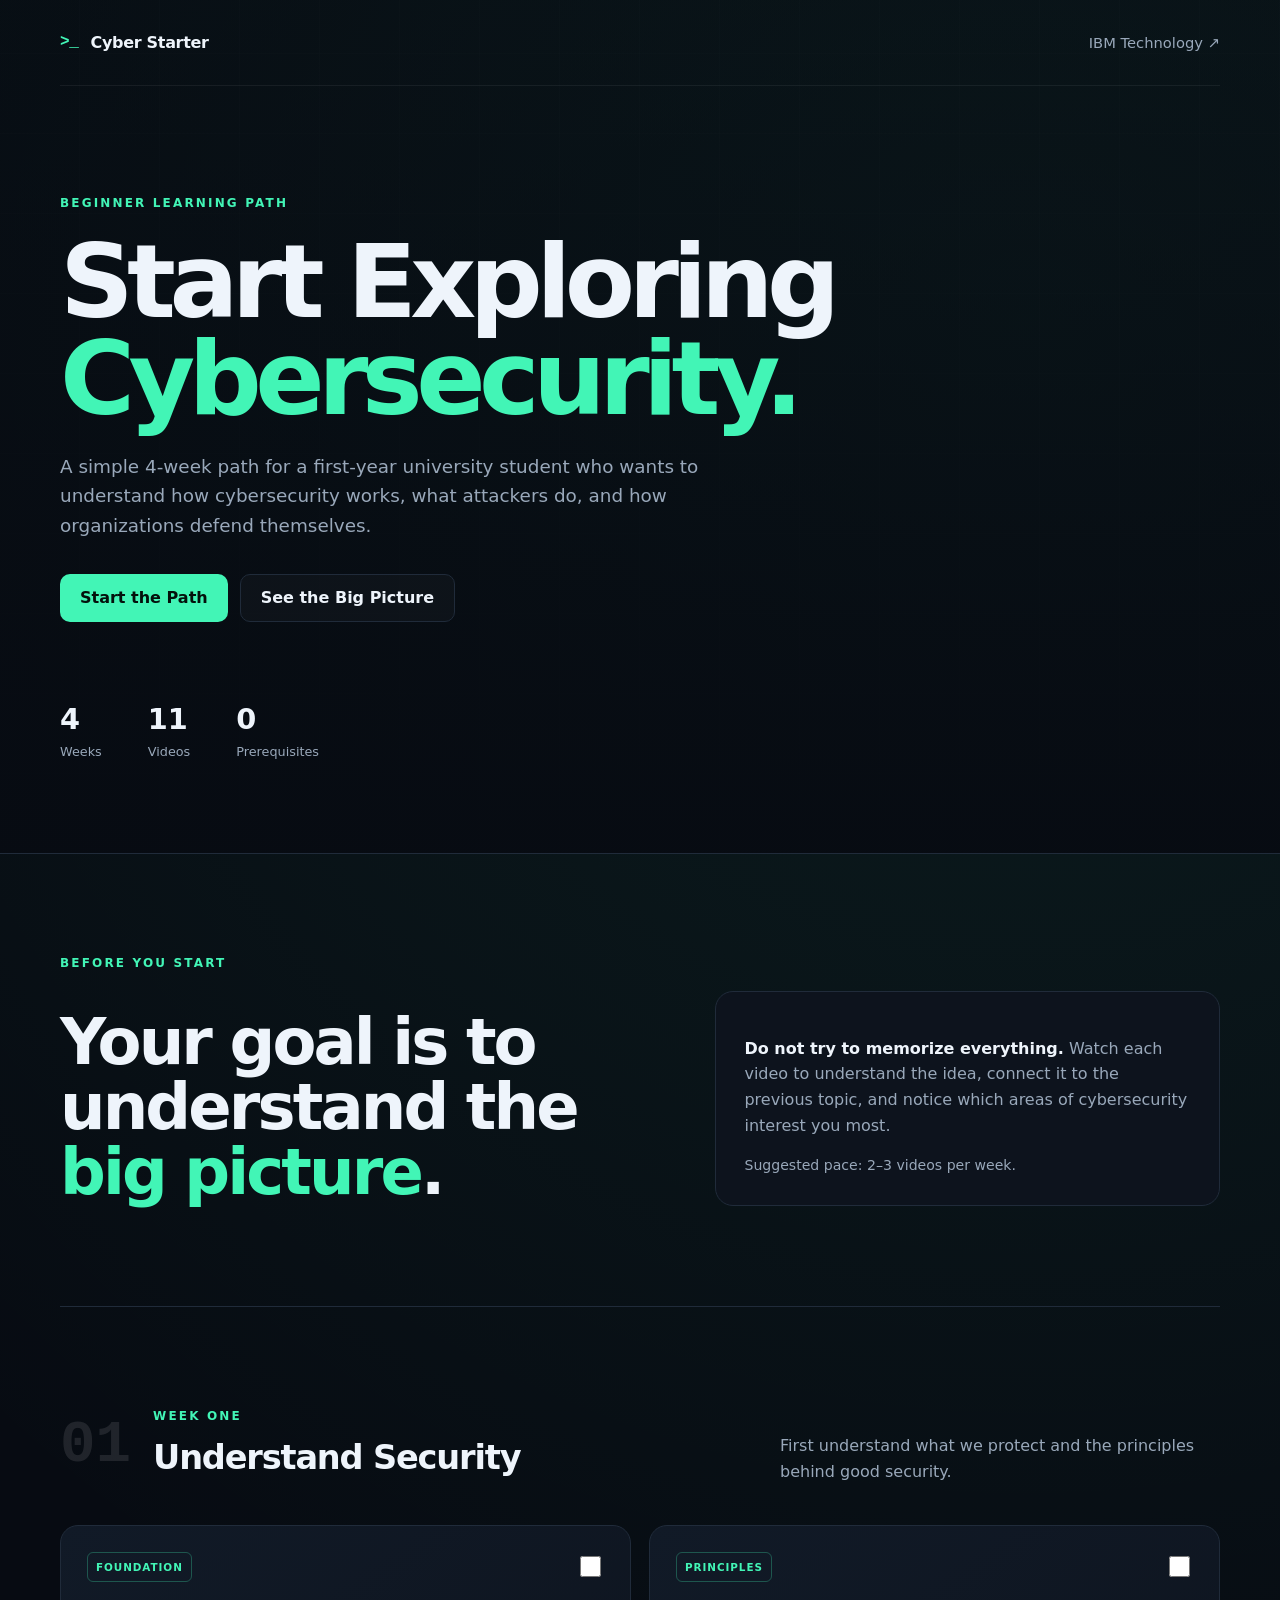
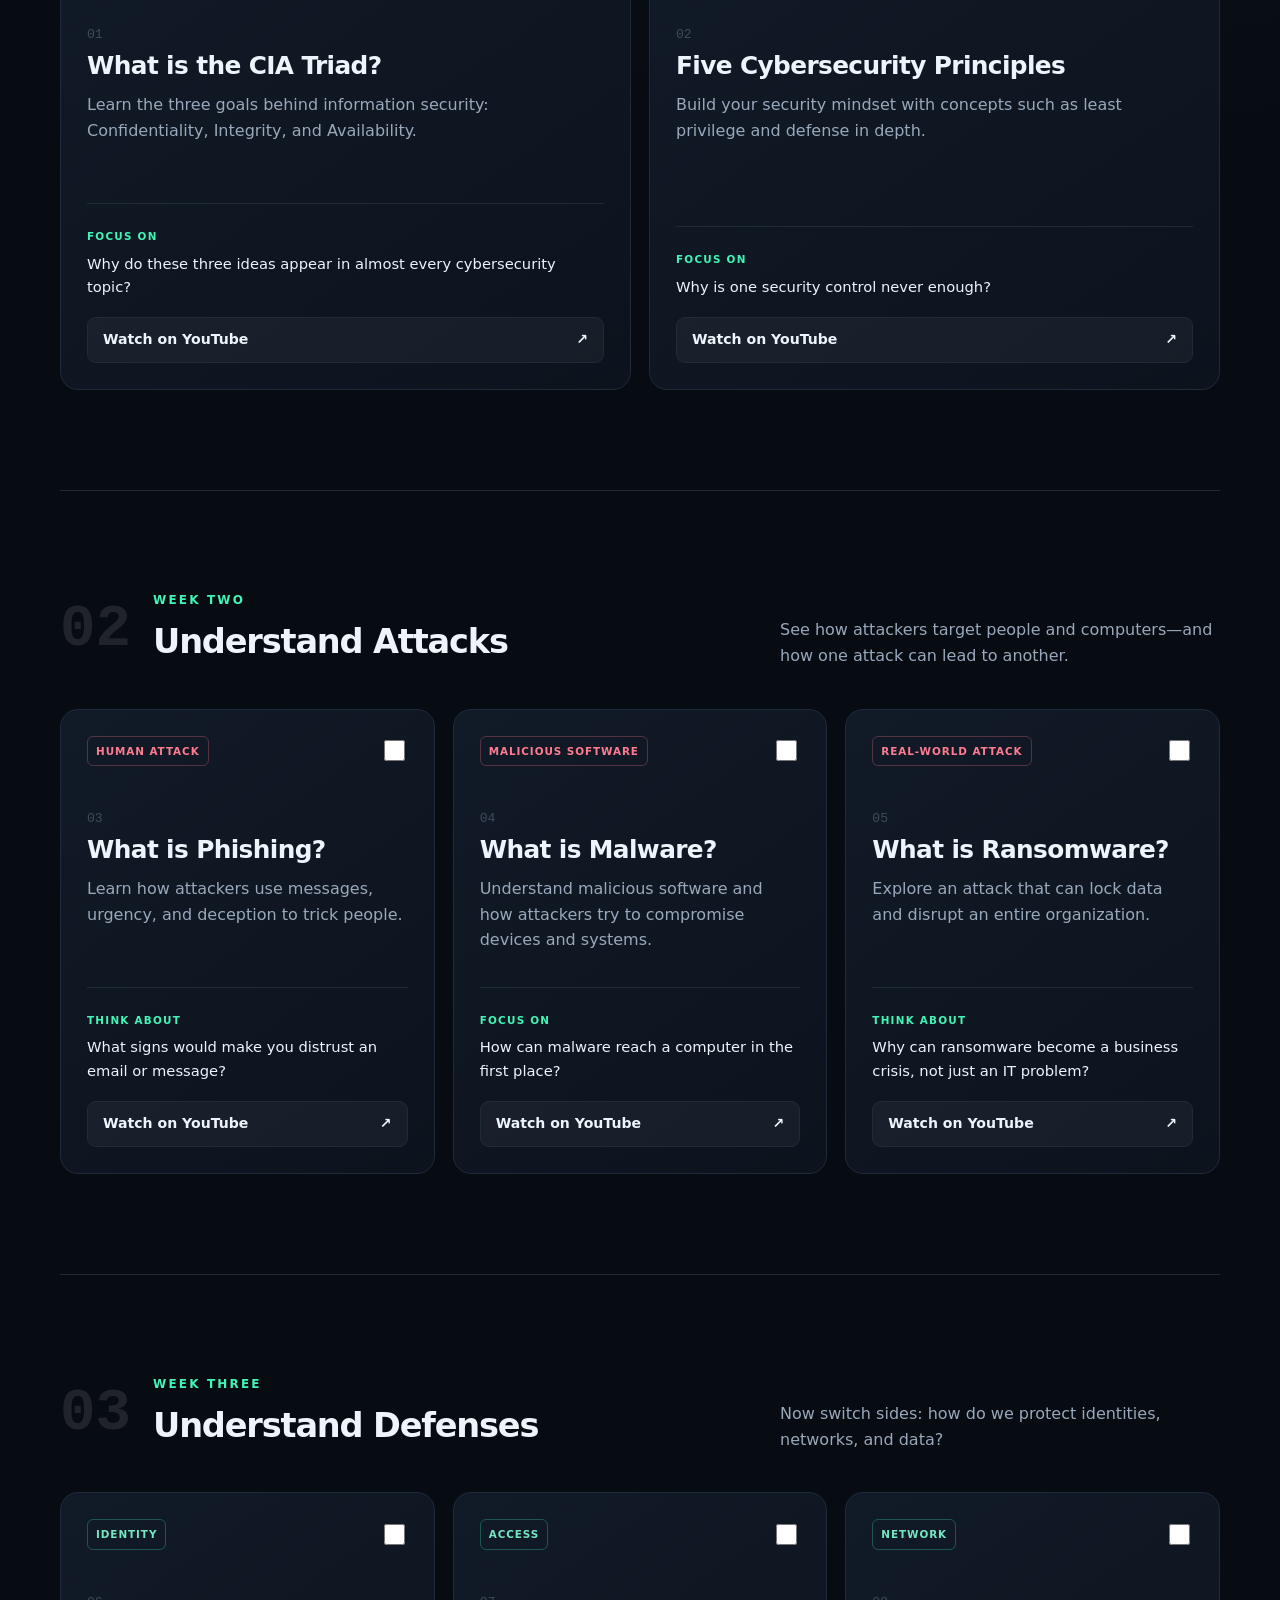
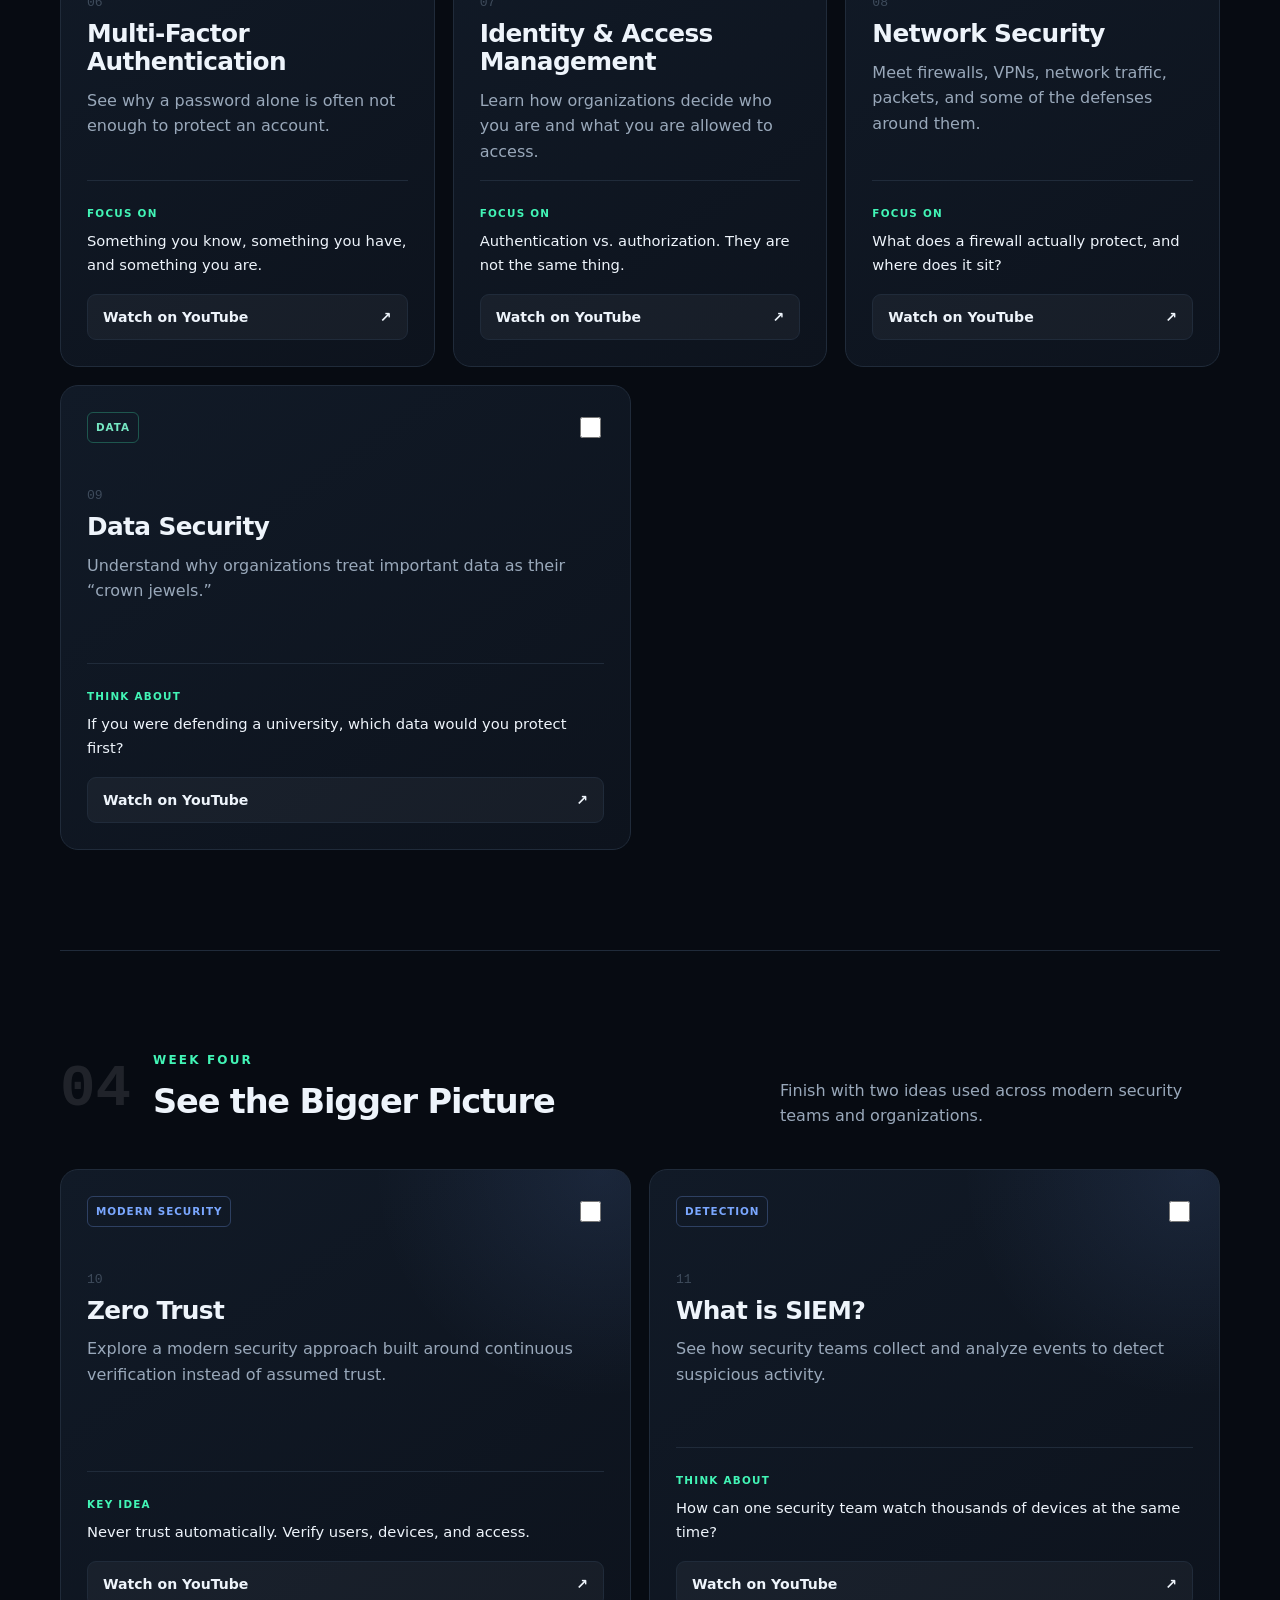
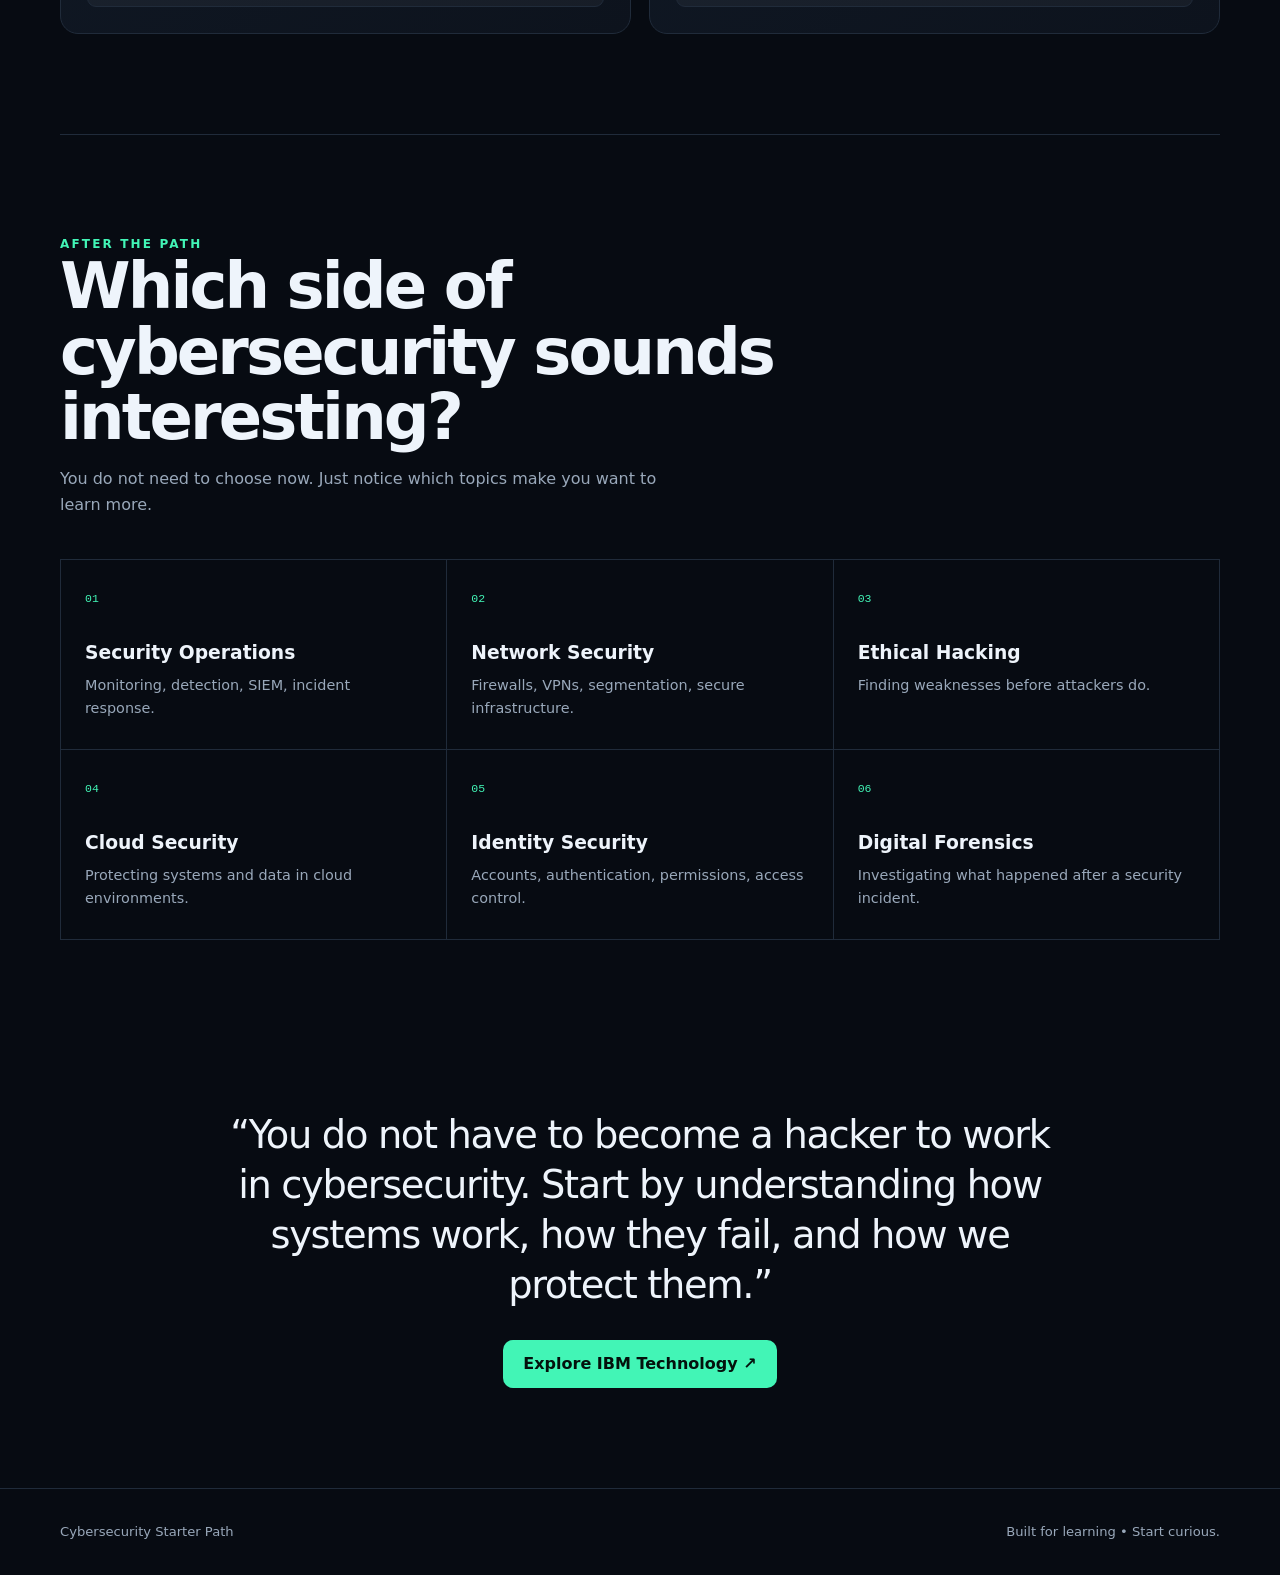
==== index.html @ 30b2bf47 "Add files via upload" ====
<!DOCTYPE html>
<html lang="en">
<head>
  <meta charset="UTF-8" />
  <meta name="viewport" content="width=device-width, initial-scale=1.0" />
  <meta name="description" content="A beginner-friendly cybersecurity learning path using selected IBM Technology videos." />
  <title>Cybersecurity Starter Path</title>
  <link rel="stylesheet" href="styles.css" />
</head>
<body>
  <header class="hero">
    <nav class="nav container">
      <a class="brand" href="#top" aria-label="Cybersecurity Starter Path home">
        <span class="brand-mark">&gt;_</span>
        <span>Cyber Starter</span>
      </a>
      <a class="nav-link" href="https://www.youtube.com/@IBMTechnology" target="_blank" rel="noopener">IBM Technology ↗</a>
    </nav>

    <div class="container hero-content" id="top">
      <div class="eyebrow">BEGINNER LEARNING PATH</div>
      <h1>Start Exploring<br /><span>Cybersecurity.</span></h1>
      <p class="hero-copy">
        A simple 4-week path for a first-year university student who wants to understand
        how cybersecurity works, what attackers do, and how organizations defend themselves.
      </p>

      <div class="hero-actions">
        <a class="button primary" href="#week-1">Start the Path</a>
        <a class="button secondary" href="#big-picture">See the Big Picture</a>
      </div>

      <div class="stats" aria-label="Learning path summary">
        <div><strong>4</strong><span>Weeks</span></div>
        <div><strong>11</strong><span>Videos</span></div>
        <div><strong>0</strong><span>Prerequisites</span></div>
      </div>
    </div>
  </header>

  <main>
    <section class="container intro" id="big-picture">
      <div class="section-label">BEFORE YOU START</div>
      <div class="intro-grid">
        <div>
          <h2>Your goal is to understand the <span>big picture</span>.</h2>
        </div>
        <div class="note-card">
          <p>
            <strong>Do not try to memorize everything.</strong> Watch each video to understand the idea,
            connect it to the previous topic, and notice which areas of cybersecurity interest you most.
          </p>
          <p class="small">Suggested pace: 2–3 videos per week.</p>
        </div>
      </div>
    </section>

    <section class="container week" id="week-1">
      <div class="week-heading">
        <div>
          <span class="week-number">01</span>
          <div>
            <div class="section-label">WEEK ONE</div>
            <h2>Understand Security</h2>
          </div>
        </div>
        <p>First understand what we protect and the principles behind good security.</p>
      </div>

      <div class="cards">
        <article class="video-card">
          <div class="card-top">
            <span class="tag">FOUNDATION</span>
            <input type="checkbox" aria-label="Mark CIA Triad complete" />
          </div>
          <div class="video-number">01</div>
          <h3>What is the CIA Triad?</h3>
          <p class="description">Learn the three goals behind information security: Confidentiality, Integrity, and Availability.</p>
          <div class="focus">
            <span>FOCUS ON</span>
            <p>Why do these three ideas appear in almost every cybersecurity topic?</p>
          </div>
          <a class="watch" href="https://www.youtube.com/watch?v=kPPFNrlN3zo" target="_blank" rel="noopener">Watch on YouTube <span>↗</span></a>
        </article>

        <article class="video-card">
          <div class="card-top">
            <span class="tag">PRINCIPLES</span>
            <input type="checkbox" aria-label="Mark security principles complete" />
          </div>
          <div class="video-number">02</div>
          <h3>Five Cybersecurity Principles</h3>
          <p class="description">Build your security mindset with concepts such as least privilege and defense in depth.</p>
          <div class="focus">
            <span>FOCUS ON</span>
            <p>Why is one security control never enough?</p>
          </div>
          <a class="watch" href="https://www.youtube.com/watch?v=jq_LZ1RFPfU" target="_blank" rel="noopener">Watch on YouTube <span>↗</span></a>
        </article>
      </div>
    </section>

    <section class="container week" id="week-2">
      <div class="week-heading">
        <div>
          <span class="week-number">02</span>
          <div>
            <div class="section-label">WEEK TWO</div>
            <h2>Understand Attacks</h2>
          </div>
        </div>
        <p>See how attackers target people and computers—and how one attack can lead to another.</p>
      </div>

      <div class="cards three">
        <article class="video-card">
          <div class="card-top">
            <span class="tag danger">HUMAN ATTACK</span>
            <input type="checkbox" aria-label="Mark phishing complete" />
          </div>
          <div class="video-number">03</div>
          <h3>What is Phishing?</h3>
          <p class="description">Learn how attackers use messages, urgency, and deception to trick people.</p>
          <div class="focus">
            <span>THINK ABOUT</span>
            <p>What signs would make you distrust an email or message?</p>
          </div>
          <a class="watch" href="https://www.youtube.com/watch?v=gWGhUdHItto" target="_blank" rel="noopener">Watch on YouTube <span>↗</span></a>
        </article>

        <article class="video-card">
          <div class="card-top">
            <span class="tag danger">MALICIOUS SOFTWARE</span>
            <input type="checkbox" aria-label="Mark malware complete" />
          </div>
          <div class="video-number">04</div>
          <h3>What is Malware?</h3>
          <p class="description">Understand malicious software and how attackers try to compromise devices and systems.</p>
          <div class="focus">
            <span>FOCUS ON</span>
            <p>How can malware reach a computer in the first place?</p>
          </div>
          <a class="watch" href="https://www.youtube.com/watch?v=mqzP7gJDM2s" target="_blank" rel="noopener">Watch on YouTube <span>↗</span></a>
        </article>

        <article class="video-card">
          <div class="card-top">
            <span class="tag danger">REAL-WORLD ATTACK</span>
            <input type="checkbox" aria-label="Mark ransomware complete" />
          </div>
          <div class="video-number">05</div>
          <h3>What is Ransomware?</h3>
          <p class="description">Explore an attack that can lock data and disrupt an entire organization.</p>
          <div class="focus">
            <span>THINK ABOUT</span>
            <p>Why can ransomware become a business crisis, not just an IT problem?</p>
          </div>
          <a class="watch" href="https://www.youtube.com/watch?v=lIsWpCMBxHQ" target="_blank" rel="noopener">Watch on YouTube <span>↗</span></a>
        </article>
      </div>
    </section>

    <section class="container week" id="week-3">
      <div class="week-heading">
        <div>
          <span class="week-number">03</span>
          <div>
            <div class="section-label">WEEK THREE</div>
            <h2>Understand Defenses</h2>
          </div>
        </div>
        <p>Now switch sides: how do we protect identities, networks, and data?</p>
      </div>

      <div class="cards three">
        <article class="video-card">
          <div class="card-top">
            <span class="tag success">IDENTITY</span>
            <input type="checkbox" aria-label="Mark MFA complete" />
          </div>
          <div class="video-number">06</div>
          <h3>Multi-Factor Authentication</h3>
          <p class="description">See why a password alone is often not enough to protect an account.</p>
          <div class="focus">
            <span>FOCUS ON</span>
            <p>Something you know, something you have, and something you are.</p>
          </div>
          <a class="watch" href="https://www.youtube.com/watch?v=L3alw3iXaio" target="_blank" rel="noopener">Watch on YouTube <span>↗</span></a>
        </article>

        <article class="video-card">
          <div class="card-top">
            <span class="tag success">ACCESS</span>
            <input type="checkbox" aria-label="Mark IAM complete" />
          </div>
          <div class="video-number">07</div>
          <h3>Identity &amp; Access Management</h3>
          <p class="description">Learn how organizations decide who you are and what you are allowed to access.</p>
          <div class="focus">
            <span>FOCUS ON</span>
            <p>Authentication vs. authorization. They are not the same thing.</p>
          </div>
          <a class="watch" href="https://www.youtube.com/watch?v=5uNifnVlBy4" target="_blank" rel="noopener">Watch on YouTube <span>↗</span></a>
        </article>

        <article class="video-card">
          <div class="card-top">
            <span class="tag success">NETWORK</span>
            <input type="checkbox" aria-label="Mark network security complete" />
          </div>
          <div class="video-number">08</div>
          <h3>Network Security</h3>
          <p class="description">Meet firewalls, VPNs, network traffic, packets, and some of the defenses around them.</p>
          <div class="focus">
            <span>FOCUS ON</span>
            <p>What does a firewall actually protect, and where does it sit?</p>
          </div>
          <a class="watch" href="https://www.youtube.com/watch?v=sesacY7Xz3c" target="_blank" rel="noopener">Watch on YouTube <span>↗</span></a>
        </article>
      </div>

      <div class="cards single-row">
        <article class="video-card">
          <div class="card-top">
            <span class="tag success">DATA</span>
            <input type="checkbox" aria-label="Mark data security complete" />
          </div>
          <div class="video-number">09</div>
          <h3>Data Security</h3>
          <p class="description">Understand why organizations treat important data as their “crown jewels.”</p>
          <div class="focus">
            <span>THINK ABOUT</span>
            <p>If you were defending a university, which data would you protect first?</p>
          </div>
          <a class="watch" href="https://www.youtube.com/watch?v=UpkqXK0B2E0" target="_blank" rel="noopener">Watch on YouTube <span>↗</span></a>
        </article>
      </div>
    </section>

    <section class="container week" id="week-4">
      <div class="week-heading">
        <div>
          <span class="week-number">04</span>
          <div>
            <div class="section-label">WEEK FOUR</div>
            <h2>See the Bigger Picture</h2>
          </div>
        </div>
        <p>Finish with two ideas used across modern security teams and organizations.</p>
      </div>

      <div class="cards">
        <article class="video-card featured">
          <div class="card-top">
            <span class="tag modern">MODERN SECURITY</span>
            <input type="checkbox" aria-label="Mark Zero Trust complete" />
          </div>
          <div class="video-number">10</div>
          <h3>Zero Trust</h3>
          <p class="description">Explore a modern security approach built around continuous verification instead of assumed trust.</p>
          <div class="focus">
            <span>KEY IDEA</span>
            <p>Never trust automatically. Verify users, devices, and access.</p>
          </div>
          <a class="watch" href="https://www.youtube.com/watch?v=yn6CPQ9RioA" target="_blank" rel="noopener">Watch on YouTube <span>↗</span></a>
        </article>

        <article class="video-card featured">
          <div class="card-top">
            <span class="tag modern">DETECTION</span>
            <input type="checkbox" aria-label="Mark SIEM complete" />
          </div>
          <div class="video-number">11</div>
          <h3>What is SIEM?</h3>
          <p class="description">See how security teams collect and analyze events to detect suspicious activity.</p>
          <div class="focus">
            <span>THINK ABOUT</span>
            <p>How can one security team watch thousands of devices at the same time?</p>
          </div>
          <a class="watch" href="https://www.youtube.com/watch?v=9RfsRn7m7OE" target="_blank" rel="noopener">Watch on YouTube <span>↗</span></a>
        </article>
      </div>
    </section>

    <section class="container explore">
      <div class="explore-copy">
        <div class="section-label">AFTER THE PATH</div>
        <h2>Which side of cybersecurity sounds interesting?</h2>
        <p>You do not need to choose now. Just notice which topics make you want to learn more.</p>
      </div>

      <div class="career-grid">
        <div class="career"><span>01</span><h3>Security Operations</h3><p>Monitoring, detection, SIEM, incident response.</p></div>
        <div class="career"><span>02</span><h3>Network Security</h3><p>Firewalls, VPNs, segmentation, secure infrastructure.</p></div>
        <div class="career"><span>03</span><h3>Ethical Hacking</h3><p>Finding weaknesses before attackers do.</p></div>
        <div class="career"><span>04</span><h3>Cloud Security</h3><p>Protecting systems and data in cloud environments.</p></div>
        <div class="career"><span>05</span><h3>Identity Security</h3><p>Accounts, authentication, permissions, access control.</p></div>
        <div class="career"><span>06</span><h3>Digital Forensics</h3><p>Investigating what happened after a security incident.</p></div>
      </div>
    </section>

    <section class="container final-note">
      <p class="quote">“You do not have to become a hacker to work in cybersecurity. Start by understanding how systems work, how they fail, and how we protect them.”</p>
      <a class="button primary" href="https://www.youtube.com/@IBMTechnology" target="_blank" rel="noopener">Explore IBM Technology ↗</a>
    </section>
  </main>

  <footer>
    <div class="container footer-content">
      <span>Cybersecurity Starter Path</span>
      <span>Built for learning • Start curious.</span>
    </div>
  </footer>
</body>
</html>
---- styles.css ----
/* Cybersecurity Starter Path
   Simple, responsive, GitHub Pages-ready.
*/

:root {
  --bg: #070b12;
  --surface: #0d131d;
  --surface-2: #111a27;
  --border: #202b3a;
  --text: #eef4fb;
  --muted: #99a8ba;
  --accent: #42f5b6;
  --accent-2: #7aa7ff;
  --danger: #ff7b91;
  --max: 1160px;
  --radius: 18px;
}

* {
  box-sizing: border-box;
}

html {
  scroll-behavior: smooth;
}

body {
  margin: 0;
  background:
    radial-gradient(circle at 80% 5%, rgba(66, 245, 182, 0.08), transparent 25%),
    var(--bg);
  color: var(--text);
  font-family: Inter, ui-sans-serif, system-ui, -apple-system, BlinkMacSystemFont, "Segoe UI", sans-serif;
  line-height: 1.6;
}

a {
  color: inherit;
  text-decoration: none;
}

.container {
  width: min(var(--max), calc(100% - 40px));
  margin: 0 auto;
}

.hero {
  min-height: 760px;
  border-bottom: 1px solid var(--border);
  background:
    linear-gradient(rgba(7, 11, 18, 0.4), rgba(7, 11, 18, 0.96)),
    repeating-linear-gradient(90deg, transparent 0, transparent 79px, rgba(255,255,255,0.025) 80px),
    repeating-linear-gradient(0deg, transparent 0, transparent 79px, rgba(255,255,255,0.025) 80px);
}

.nav {
  min-height: 86px;
  display: flex;
  align-items: center;
  justify-content: space-between;
  border-bottom: 1px solid rgba(255,255,255,0.06);
}

.brand {
  display: inline-flex;
  gap: 12px;
  align-items: center;
  font-weight: 750;
  letter-spacing: -0.02em;
}

.brand-mark {
  color: var(--accent);
  font-family: ui-monospace, SFMono-Regular, Menlo, monospace;
}

.nav-link {
  color: var(--muted);
  font-size: 0.92rem;
}

.nav-link:hover {
  color: var(--text);
}

.hero-content {
  padding: 108px 0 90px;
}

.eyebrow,
.section-label {
  color: var(--accent);
  font-size: 0.75rem;
  font-weight: 800;
  letter-spacing: 0.18em;
}

.hero h1 {
  margin: 20px 0 24px;
  max-width: 820px;
  font-size: clamp(3.3rem, 8vw, 6.8rem);
  line-height: 0.95;
  letter-spacing: -0.065em;
}

.hero h1 span {
  color: var(--accent);
}

.hero-copy {
  max-width: 690px;
  color: var(--muted);
  font-size: 1.15rem;
}

.hero-actions {
  display: flex;
  gap: 12px;
  flex-wrap: wrap;
  margin-top: 34px;
}

.button {
  display: inline-flex;
  align-items: center;
  justify-content: center;
  min-height: 48px;
  padding: 0 20px;
  border-radius: 10px;
  font-weight: 750;
  transition: transform 0.2s ease, background 0.2s ease, border 0.2s ease;
}

.button:hover {
  transform: translateY(-2px);
}

.primary {
  background: var(--accent);
  color: #04110c;
}

.secondary {
  border: 1px solid var(--border);
  background: rgba(255,255,255,0.025);
}

.stats {
  display: flex;
  gap: 46px;
  margin-top: 74px;
}

.stats div {
  display: flex;
  flex-direction: column;
}

.stats strong {
  font-size: 1.8rem;
}

.stats span {
  color: var(--muted);
  font-size: 0.8rem;
}

.intro,
.week,
.explore,
.final-note {
  padding: 100px 0;
}

.intro {
  border-bottom: 1px solid var(--border);
}

.intro-grid {
  display: grid;
  grid-template-columns: 1.2fr 1fr;
  gap: 50px;
  align-items: end;
  margin-top: 18px;
}

.intro h2,
.explore h2 {
  margin: 0;
  font-size: clamp(2.3rem, 5vw, 4.2rem);
  line-height: 1.02;
  letter-spacing: -0.045em;
}

.intro h2 span {
  color: var(--accent);
}

.note-card {
  padding: 28px;
  background: var(--surface);
  border: 1px solid var(--border);
  border-radius: var(--radius);
  color: var(--muted);
}

.note-card strong {
  color: var(--text);
}

.small {
  margin-bottom: 0;
  font-size: 0.88rem;
}

.week {
  border-bottom: 1px solid var(--border);
}

.week-heading {
  display: flex;
  gap: 40px;
  justify-content: space-between;
  align-items: end;
  margin-bottom: 40px;
}

.week-heading > div {
  display: flex;
  align-items: center;
  gap: 22px;
}

.week-heading p {
  max-width: 440px;
  margin: 0;
  color: var(--muted);
}

.week-number {
  font-family: ui-monospace, SFMono-Regular, Menlo, monospace;
  font-size: 3.7rem;
  font-weight: 800;
  color: rgba(255,255,255,0.1);
  line-height: 1;
}

.week h2 {
  margin: 5px 0 0;
  font-size: 2.1rem;
  letter-spacing: -0.035em;
}

.cards {
  display: grid;
  grid-template-columns: repeat(2, 1fr);
  gap: 18px;
}

.cards.three {
  grid-template-columns: repeat(3, 1fr);
}

.single-row {
  margin-top: 18px;
  grid-template-columns: minmax(280px, 1fr) minmax(280px, 1fr);
}

.single-row .video-card {
  grid-column: 1 / 2;
}

.video-card {
  position: relative;
  overflow: hidden;
  min-height: 465px;
  padding: 26px;
  display: flex;
  flex-direction: column;
  background: linear-gradient(145deg, var(--surface-2), var(--surface));
  border: 1px solid var(--border);
  border-radius: var(--radius);
  transition: transform 0.22s ease, border-color 0.22s ease;
}

.video-card:hover {
  transform: translateY(-4px);
  border-color: #34475e;
}

.video-card.featured {
  background:
    radial-gradient(circle at 95% 0%, rgba(122, 167, 255, 0.11), transparent 32%),
    linear-gradient(145deg, var(--surface-2), var(--surface));
}

.card-top {
  display: flex;
  justify-content: space-between;
  align-items: center;
}

.tag {
  display: inline-block;
  padding: 6px 8px;
  border: 1px solid rgba(66,245,182,0.28);
  border-radius: 6px;
  color: var(--accent);
  font-size: 0.65rem;
  font-weight: 850;
  letter-spacing: 0.09em;
}

.tag.danger {
  color: var(--danger);
  border-color: rgba(255,123,145,0.28);
}

.tag.success {
  color: #75e6c2;
}

.tag.modern {
  color: var(--accent-2);
  border-color: rgba(122,167,255,0.28);
}

input[type="checkbox"] {
  width: 21px;
  height: 21px;
  accent-color: var(--accent);
  cursor: pointer;
}

.video-number {
  margin-top: 42px;
  color: #3e4b5b;
  font-family: ui-monospace, SFMono-Regular, Menlo, monospace;
  font-size: 0.82rem;
}

.video-card h3 {
  margin: 7px 0 12px;
  font-size: 1.55rem;
  line-height: 1.12;
  letter-spacing: -0.025em;
}

.description {
  color: var(--muted);
  margin-top: 0;
}

.focus {
  margin-top: auto;
  padding: 18px 0;
  border-top: 1px solid var(--border);
}

.focus span {
  color: var(--accent);
  font-size: 0.65rem;
  font-weight: 850;
  letter-spacing: 0.12em;
}

.focus p {
  margin: 4px 0 0;
  font-size: 0.92rem;
}

.watch {
  display: flex;
  justify-content: space-between;
  align-items: center;
  min-height: 46px;
  padding: 0 15px;
  border-radius: 9px;
  background: rgba(255,255,255,0.045);
  border: 1px solid var(--border);
  font-size: 0.88rem;
  font-weight: 750;
}

.watch:hover {
  background: rgba(66,245,182,0.08);
  border-color: rgba(66,245,182,0.3);
}

.explore {
  padding-bottom: 70px;
}

.explore-copy {
  max-width: 800px;
  margin-bottom: 42px;
}

.explore-copy p {
  color: var(--muted);
  max-width: 640px;
}

.career-grid {
  display: grid;
  grid-template-columns: repeat(3, 1fr);
  border-top: 1px solid var(--border);
  border-left: 1px solid var(--border);
}

.career {
  min-height: 190px;
  padding: 24px;
  border-right: 1px solid var(--border);
  border-bottom: 1px solid var(--border);
}

.career span {
  color: var(--accent);
  font-family: ui-monospace, SFMono-Regular, Menlo, monospace;
  font-size: 0.72rem;
}

.career h3 {
  margin: 28px 0 6px;
}

.career p {
  margin: 0;
  color: var(--muted);
  font-size: 0.9rem;
}

.final-note {
  text-align: center;
}

.quote {
  max-width: 820px;
  margin: 0 auto 30px;
  font-size: clamp(1.5rem, 3vw, 2.4rem);
  line-height: 1.3;
  letter-spacing: -0.035em;
}

footer {
  border-top: 1px solid var(--border);
  color: var(--muted);
  font-size: 0.82rem;
}

.footer-content {
  min-height: 86px;
  display: flex;
  justify-content: space-between;
  align-items: center;
}

@media (max-width: 900px) {
  .intro-grid,
  .cards,
  .cards.three,
  .single-row,
  .career-grid {
    grid-template-columns: 1fr;
  }

  .single-row .video-card {
    grid-column: auto;
  }

  .week-heading {
    align-items: start;
    flex-direction: column;
  }

  .career-grid {
    border-left: 0;
  }

  .career {
    border-left: 1px solid var(--border);
  }
}

@media (max-width: 620px) {
  .container {
    width: min(var(--max), calc(100% - 26px));
  }

  .hero {
    min-height: auto;
  }

  .hero-content {
    padding: 78px 0 70px;
  }

  .stats {
    gap: 26px;
    margin-top: 50px;
  }

  .intro,
  .week,
  .explore,
  .final-note {
    padding: 72px 0;
  }

  .week-heading > div {
    align-items: flex-start;
  }

  .week-number {
    font-size: 2.8rem;
  }

  .video-card {
    min-height: 430px;
  }

  .footer-content {
    padding: 25px 0;
    align-items: flex-start;
    gap: 10px;
    flex-direction: column;
    justify-content: center;
  }
}
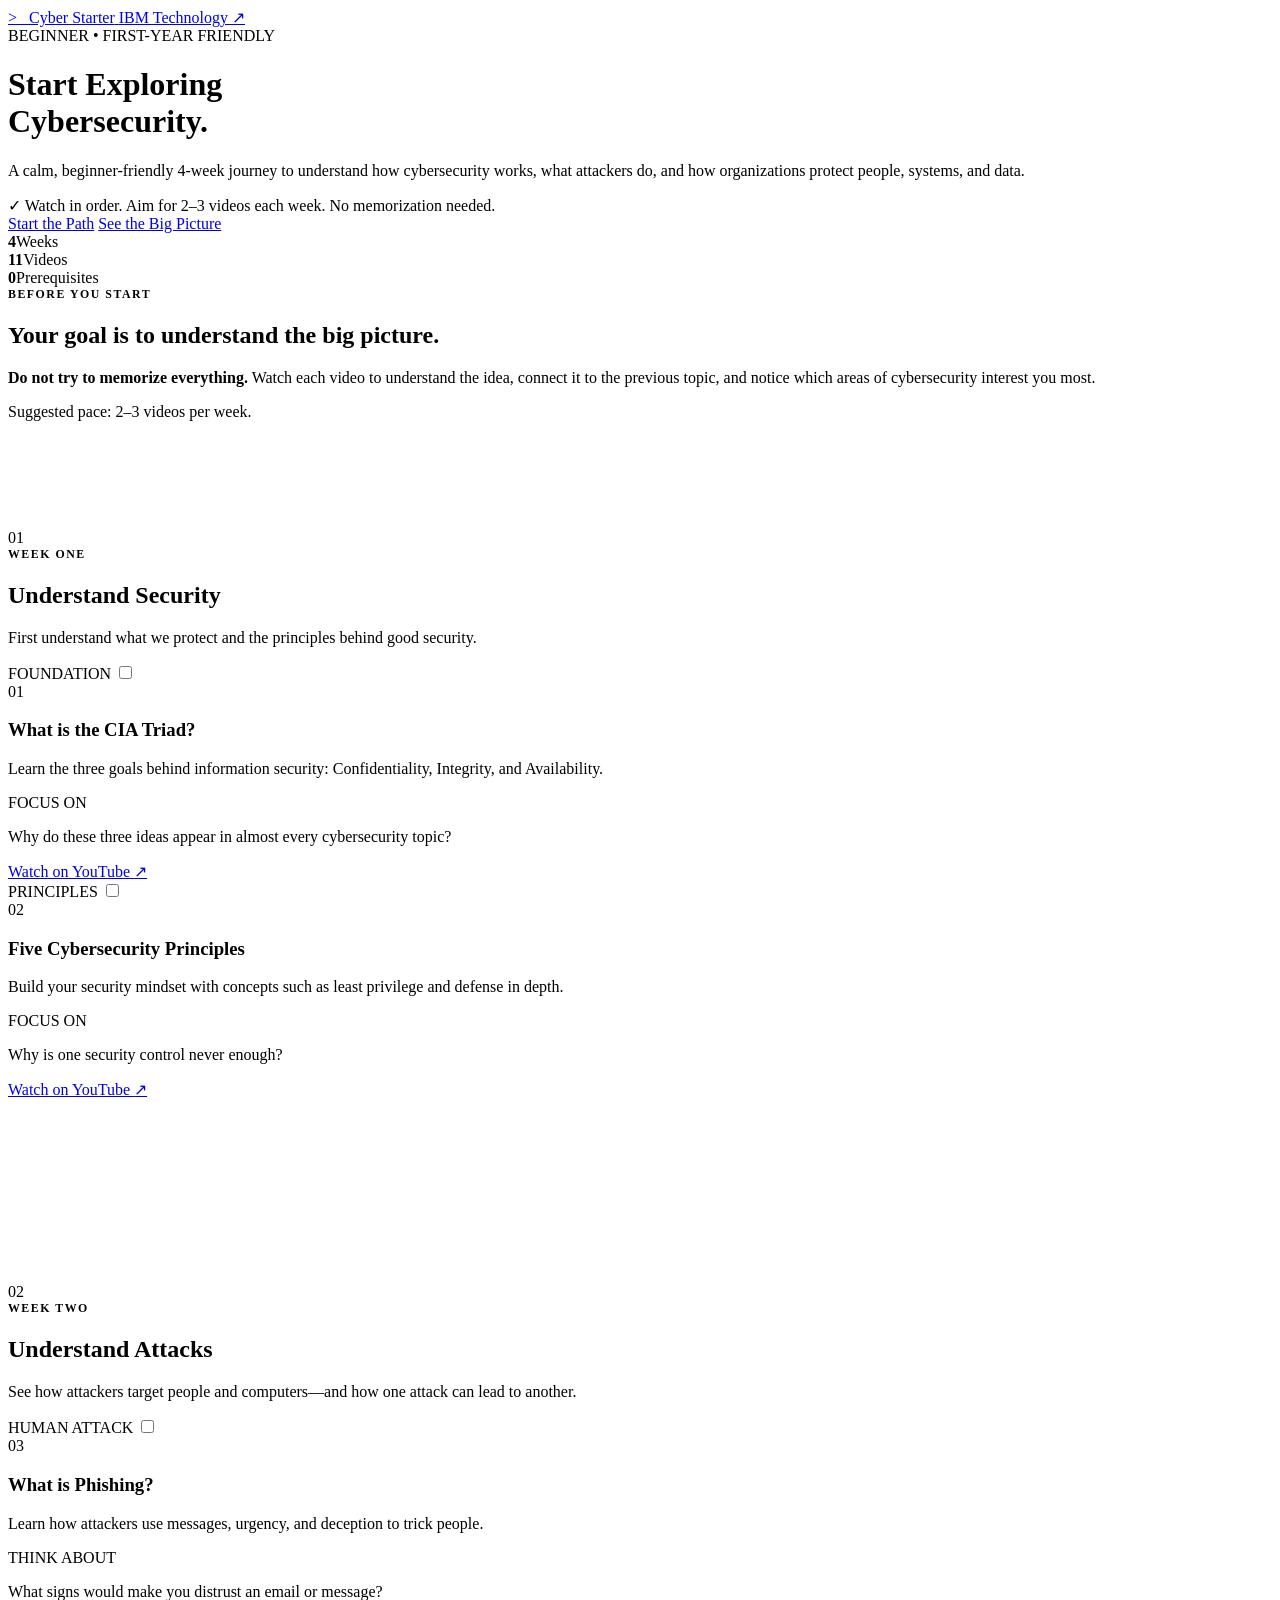
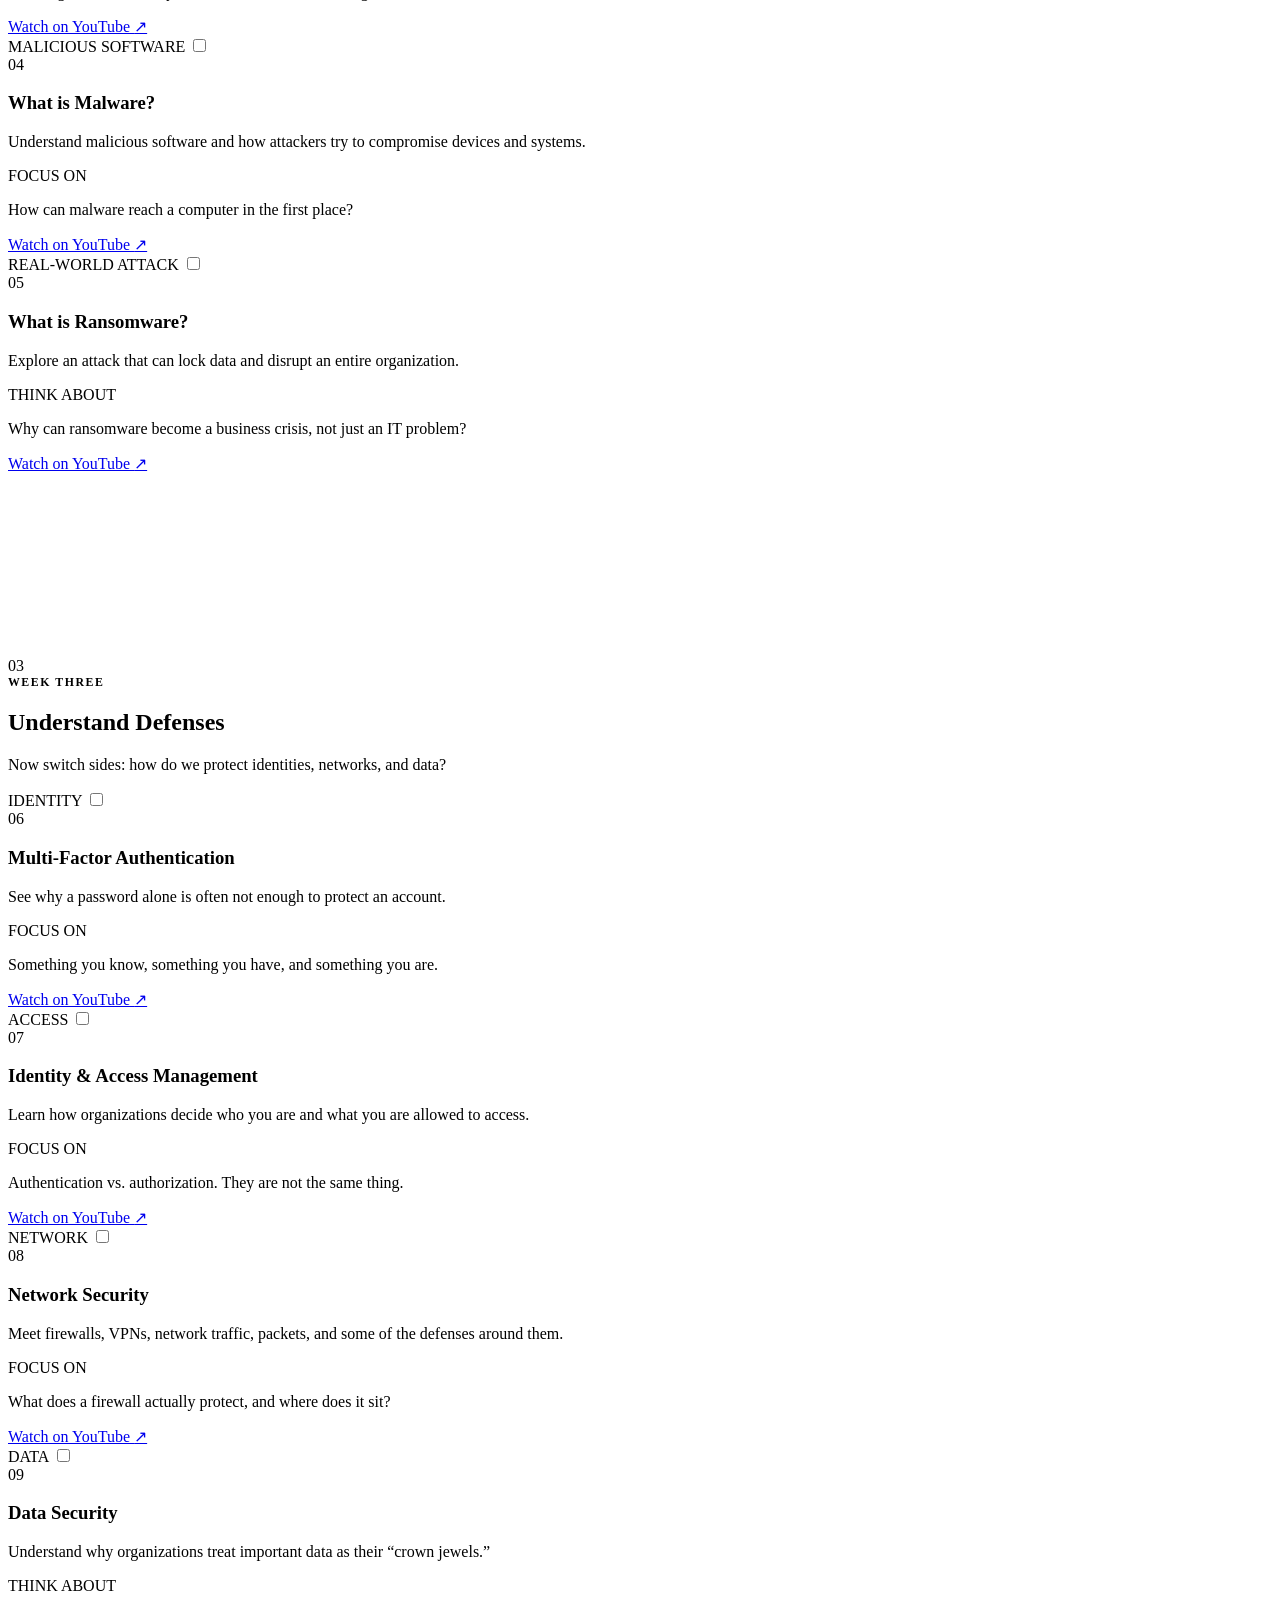
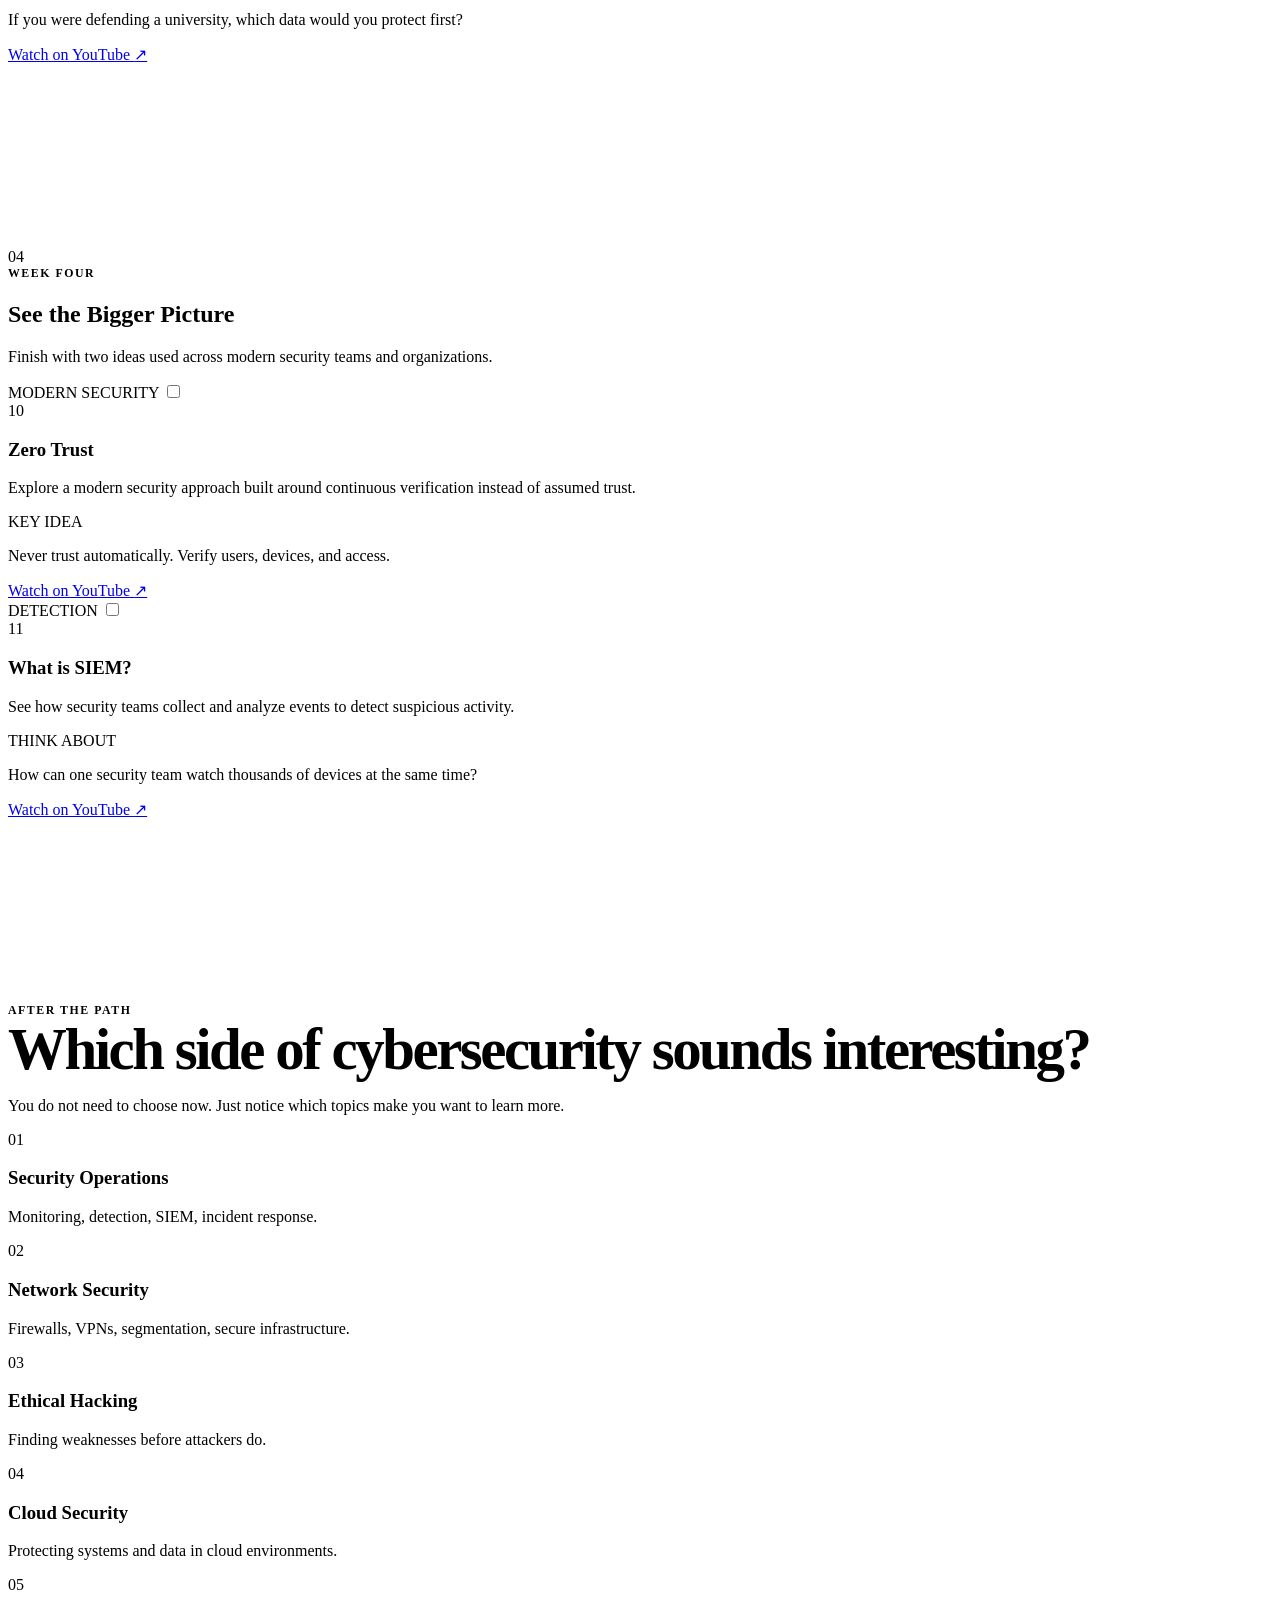
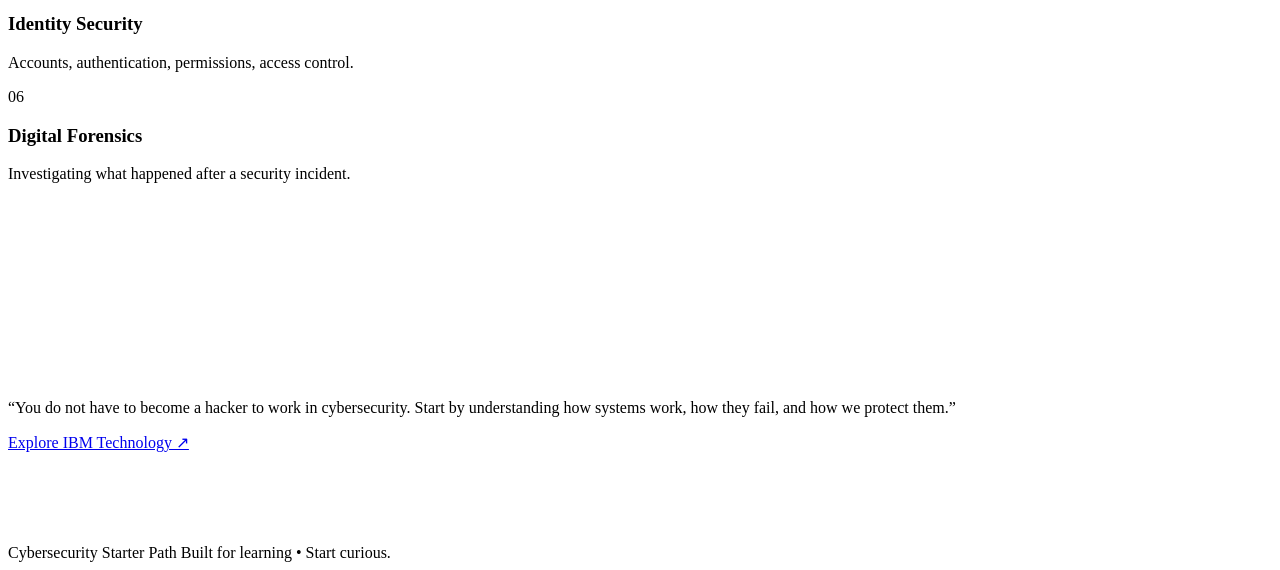
==== commit 708020ab: "Add files via upload" ====
--- a/index.html
+++ b/index.html
@@ -18,12 +18,16 @@
     </nav>
 
     <div class="container hero-content" id="top">
-      <div class="eyebrow">BEGINNER LEARNING PATH</div>
+      <div class="eyebrow">BEGINNER • FIRST-YEAR FRIENDLY</div>
       <h1>Start Exploring<br /><span>Cybersecurity.</span></h1>
       <p class="hero-copy">
-        A simple 4-week path for a first-year university student who wants to understand
-        how cybersecurity works, what attackers do, and how organizations defend themselves.
+        A calm, beginner-friendly 4-week journey to understand how cybersecurity works,
+        what attackers do, and how organizations protect people, systems, and data.
       </p>
+      <div class="quick-tip">
+        <span class="tip-icon">✓</span>
+        <span>Watch in order. Aim for 2–3 videos each week. No memorization needed.</span>
+      </div>
 
       <div class="hero-actions">
         <a class="button primary" href="#week-1">Start the Path</a>
--- a/styles.css
+++ b/styles.css
@@ -1,530 +1 @@
-/* Cybersecurity Starter Path
-   Simple, responsive, GitHub Pages-ready.
-*/
-
-:root {
-  --bg: #070b12;
-  --surface: #0d131d;
-  --surface-2: #111a27;
-  --border: #202b3a;
-  --text: #eef4fb;
-  --muted: #99a8ba;
-  --accent: #42f5b6;
-  --accent-2: #7aa7ff;
-  --danger: #ff7b91;
-  --max: 1160px;
-  --radius: 18px;
-}
-
-* {
-  box-sizing: border-box;
-}
-
-html {
-  scroll-behavior: smooth;
-}
-
-body {
-  margin: 0;
-  background:
-    radial-gradient(circle at 80% 5%, rgba(66, 245, 182, 0.08), transparent 25%),
-    var(--bg);
-  color: var(--text);
-  font-family: Inter, ui-sans-serif, system-ui, -apple-system, BlinkMacSystemFont, "Segoe UI", sans-serif;
-  line-height: 1.6;
-}
-
-a {
-  color: inherit;
-  text-decoration: none;
-}
-
-.container {
-  width: min(var(--max), calc(100% - 40px));
-  margin: 0 auto;
-}
-
-.hero {
-  min-height: 760px;
-  border-bottom: 1px solid var(--border);
-  background:
-    linear-gradient(rgba(7, 11, 18, 0.4), rgba(7, 11, 18, 0.96)),
-    repeating-linear-gradient(90deg, transparent 0, transparent 79px, rgba(255,255,255,0.025) 80px),
-    repeating-linear-gradient(0deg, transparent 0, transparent 79px, rgba(255,255,255,0.025) 80px);
-}
-
-.nav {
-  min-height: 86px;
-  display: flex;
-  align-items: center;
-  justify-content: space-between;
-  border-bottom: 1px solid rgba(255,255,255,0.06);
-}
-
-.brand {
-  display: inline-flex;
-  gap: 12px;
-  align-items: center;
-  font-weight: 750;
-  letter-spacing: -0.02em;
-}
-
-.brand-mark {
-  color: var(--accent);
-  font-family: ui-monospace, SFMono-Regular, Menlo, monospace;
-}
-
-.nav-link {
-  color: var(--muted);
-  font-size: 0.92rem;
-}
-
-.nav-link:hover {
-  color: var(--text);
-}
-
-.hero-content {
-  padding: 108px 0 90px;
-}
-
-.eyebrow,
-.section-label {
-  color: var(--accent);
-  font-size: 0.75rem;
-  font-weight: 800;
-  letter-spacing: 0.18em;
-}
-
-.hero h1 {
-  margin: 20px 0 24px;
-  max-width: 820px;
-  font-size: clamp(3.3rem, 8vw, 6.8rem);
-  line-height: 0.95;
-  letter-spacing: -0.065em;
-}
-
-.hero h1 span {
-  color: var(--accent);
-}
-
-.hero-copy {
-  max-width: 690px;
-  color: var(--muted);
-  font-size: 1.15rem;
-}
-
-.hero-actions {
-  display: flex;
-  gap: 12px;
-  flex-wrap: wrap;
-  margin-top: 34px;
-}
-
-.button {
-  display: inline-flex;
-  align-items: center;
-  justify-content: center;
-  min-height: 48px;
-  padding: 0 20px;
-  border-radius: 10px;
-  font-weight: 750;
-  transition: transform 0.2s ease, background 0.2s ease, border 0.2s ease;
-}
-
-.button:hover {
-  transform: translateY(-2px);
-}
-
-.primary {
-  background: var(--accent);
-  color: #04110c;
-}
-
-.secondary {
-  border: 1px solid var(--border);
-  background: rgba(255,255,255,0.025);
-}
-
-.stats {
-  display: flex;
-  gap: 46px;
-  margin-top: 74px;
-}
-
-.stats div {
-  display: flex;
-  flex-direction: column;
-}
-
-.stats strong {
-  font-size: 1.8rem;
-}
-
-.stats span {
-  color: var(--muted);
-  font-size: 0.8rem;
-}
-
-.intro,
-.week,
-.explore,
-.final-note {
-  padding: 100px 0;
-}
-
-.intro {
-  border-bottom: 1px solid var(--border);
-}
-
-.intro-grid {
-  display: grid;
-  grid-template-columns: 1.2fr 1fr;
-  gap: 50px;
-  align-items: end;
-  margin-top: 18px;
-}
-
-.intro h2,
-.explore h2 {
-  margin: 0;
-  font-size: clamp(2.3rem, 5vw, 4.2rem);
-  line-height: 1.02;
-  letter-spacing: -0.045em;
-}
-
-.intro h2 span {
-  color: var(--accent);
-}
-
-.note-card {
-  padding: 28px;
-  background: var(--surface);
-  border: 1px solid var(--border);
-  border-radius: var(--radius);
-  color: var(--muted);
-}
-
-.note-card strong {
-  color: var(--text);
-}
-
-.small {
-  margin-bottom: 0;
-  font-size: 0.88rem;
-}
-
-.week {
-  border-bottom: 1px solid var(--border);
-}
-
-.week-heading {
-  display: flex;
-  gap: 40px;
-  justify-content: space-between;
-  align-items: end;
-  margin-bottom: 40px;
-}
-
-.week-heading > div {
-  display: flex;
-  align-items: center;
-  gap: 22px;
-}
-
-.week-heading p {
-  max-width: 440px;
-  margin: 0;
-  color: var(--muted);
-}
-
-.week-number {
-  font-family: ui-monospace, SFMono-Regular, Menlo, monospace;
-  font-size: 3.7rem;
-  font-weight: 800;
-  color: rgba(255,255,255,0.1);
-  line-height: 1;
-}
-
-.week h2 {
-  margin: 5px 0 0;
-  font-size: 2.1rem;
-  letter-spacing: -0.035em;
-}
-
-.cards {
-  display: grid;
-  grid-template-columns: repeat(2, 1fr);
-  gap: 18px;
-}
-
-.cards.three {
-  grid-template-columns: repeat(3, 1fr);
-}
-
-.single-row {
-  margin-top: 18px;
-  grid-template-columns: minmax(280px, 1fr) minmax(280px, 1fr);
-}
-
-.single-row .video-card {
-  grid-column: 1 / 2;
-}
-
-.video-card {
-  position: relative;
-  overflow: hidden;
-  min-height: 465px;
-  padding: 26px;
-  display: flex;
-  flex-direction: column;
-  background: linear-gradient(145deg, var(--surface-2), var(--surface));
-  border: 1px solid var(--border);
-  border-radius: var(--radius);
-  transition: transform 0.22s ease, border-color 0.22s ease;
-}
-
-.video-card:hover {
-  transform: translateY(-4px);
-  border-color: #34475e;
-}
-
-.video-card.featured {
-  background:
-    radial-gradient(circle at 95% 0%, rgba(122, 167, 255, 0.11), transparent 32%),
-    linear-gradient(145deg, var(--surface-2), var(--surface));
-}
-
-.card-top {
-  display: flex;
-  justify-content: space-between;
-  align-items: center;
-}
-
-.tag {
-  display: inline-block;
-  padding: 6px 8px;
-  border: 1px solid rgba(66,245,182,0.28);
-  border-radius: 6px;
-  color: var(--accent);
-  font-size: 0.65rem;
-  font-weight: 850;
-  letter-spacing: 0.09em;
-}
-
-.tag.danger {
-  color: var(--danger);
-  border-color: rgba(255,123,145,0.28);
-}
-
-.tag.success {
-  color: #75e6c2;
-}
-
-.tag.modern {
-  color: var(--accent-2);
-  border-color: rgba(122,167,255,0.28);
-}
-
-input[type="checkbox"] {
-  width: 21px;
-  height: 21px;
-  accent-color: var(--accent);
-  cursor: pointer;
-}
-
-.video-number {
-  margin-top: 42px;
-  color: #3e4b5b;
-  font-family: ui-monospace, SFMono-Regular, Menlo, monospace;
-  font-size: 0.82rem;
-}
-
-.video-card h3 {
-  margin: 7px 0 12px;
-  font-size: 1.55rem;
-  line-height: 1.12;
-  letter-spacing: -0.025em;
-}
-
-.description {
-  color: var(--muted);
-  margin-top: 0;
-}
-
-.focus {
-  margin-top: auto;
-  padding: 18px 0;
-  border-top: 1px solid var(--border);
-}
-
-.focus span {
-  color: var(--accent);
-  font-size: 0.65rem;
-  font-weight: 850;
-  letter-spacing: 0.12em;
-}
-
-.focus p {
-  margin: 4px 0 0;
-  font-size: 0.92rem;
-}
-
-.watch {
-  display: flex;
-  justify-content: space-between;
-  align-items: center;
-  min-height: 46px;
-  padding: 0 15px;
-  border-radius: 9px;
-  background: rgba(255,255,255,0.045);
-  border: 1px solid var(--border);
-  font-size: 0.88rem;
-  font-weight: 750;
-}
-
-.watch:hover {
-  background: rgba(66,245,182,0.08);
-  border-color: rgba(66,245,182,0.3);
-}
-
-.explore {
-  padding-bottom: 70px;
-}
-
-.explore-copy {
-  max-width: 800px;
-  margin-bottom: 42px;
-}
-
-.explore-copy p {
-  color: var(--muted);
-  max-width: 640px;
-}
-
-.career-grid {
-  display: grid;
-  grid-template-columns: repeat(3, 1fr);
-  border-top: 1px solid var(--border);
-  border-left: 1px solid var(--border);
-}
-
-.career {
-  min-height: 190px;
-  padding: 24px;
-  border-right: 1px solid var(--border);
-  border-bottom: 1px solid var(--border);
-}
-
-.career span {
-  color: var(--accent);
-  font-family: ui-monospace, SFMono-Regular, Menlo, monospace;
-  font-size: 0.72rem;
-}
-
-.career h3 {
-  margin: 28px 0 6px;
-}
-
-.career p {
-  margin: 0;
-  color: var(--muted);
-  font-size: 0.9rem;
-}
-
-.final-note {
-  text-align: center;
-}
-
-.quote {
-  max-width: 820px;
-  margin: 0 auto 30px;
-  font-size: clamp(1.5rem, 3vw, 2.4rem);
-  line-height: 1.3;
-  letter-spacing: -0.035em;
-}
-
-footer {
-  border-top: 1px solid var(--border);
-  color: var(--muted);
-  font-size: 0.82rem;
-}
-
-.footer-content {
-  min-height: 86px;
-  display: flex;
-  justify-content: space-between;
-  align-items: center;
-}
-
-@media (max-width: 900px) {
-  .intro-grid,
-  .cards,
-  .cards.three,
-  .single-row,
-  .career-grid {
-    grid-template-columns: 1fr;
-  }
-
-  .single-row .video-card {
-    grid-column: auto;
-  }
-
-  .week-heading {
-    align-items: start;
-    flex-direction: column;
-  }
-
-  .career-grid {
-    border-left: 0;
-  }
-
-  .career {
-    border-left: 1px solid var(--border);
-  }
-}
-
-@media (max-width: 620px) {
-  .container {
-    width: min(var(--max), calc(100% - 26px));
-  }
-
-  .hero {
-    min-height: auto;
-  }
-
-  .hero-content {
-    padding: 78px 0 70px;
-  }
-
-  .stats {
-    gap: 26px;
-    margin-top: 50px;
-  }
-
-  .intro,
-  .week,
-  .explore,
-  .final-note {
-    padding: 72px 0;
-  }
-
-  .week-heading > div {
-    align-items: flex-start;
-  }
-
-  .week-number {
-    font-size: 2.8rem;
-  }
-
-  .video-card {
-    min-height: 430px;
-  }
-
-  .footer-content {
-    padding: 25px 0;
-    align-items: flex-start;
-    gap: 10px;
-    flex-direction: column;
-    justify-content: center;
-  }
-}
+/* Cybersecurity Starter Path\n   Light, calm, beginner-friendly and GitHub Pages-ready.\n*/\n\n:root {\n  --bg: #f6f8fb;\n  --surface: #ffffff;\n  --surface-blue: #f1f7ff;\n  --text: #1d2939;\n  --heading: #102a43;\n  --muted: #66788a;\n  --border: #e2e8f0;\n  --primary: #2563eb;\n  --primary-dark: #1d4ed8;\n  --primary-soft: #eaf2ff;\n  --green: #16805c;\n  --green-soft: #eaf8f2;\n  --rose: #b5475f;\n  --rose-soft: #fff1f4;\n  --violet: #6558d3;\n  --violet-soft: #f1efff;\n  --shadow: 0 10px 30px rgba(30, 64, 175, 0.07);\n  --shadow-hover: 0 18px 42px rgba(30, 64, 175, 0.11);\n  --max: 1160px;\n  --radius: 20px;\n}\n\n* { box-sizing: border-box; }\nhtml { scroll-behavior: smooth; scroll-padding-top: 90px; }\nbody {\n  margin: 0;\n  background:\n    radial-gradient(circle at 90% 0%, rgba(37, 99, 235, 0.06), transparent 24rem),\n    radial-gradient(circle at 10% 15%, rgba(22, 128, 92, 0.05), transparent 22rem),\n    var(--bg);\n  color: var(--text);\n  font-family: Inter, ui-sans-serif, system-ui, -apple-system, BlinkMacSystemFont, "Segoe UI", sans-serif;\n  line-height: 1.65;\n  -webkit-font-smoothing: antialiased;\n}\n\na { color: inherit; text-decoration: none; }\n.container { width: min(var(--max), calc(100% - 40px)); margin: 0 auto; }\n\n.hero {\n  min-height: 700px;\n  background:\n    linear-gradient(180deg, rgba(255,255,255,0.96), rgba(246,248,251,0.93)),\n    radial-gradient(circle at 78% 22%, rgba(37,99,235,0.12), transparent 22rem);\n  border-bottom: 1px solid var(--border);\n}\n.nav { min-height: 78px; display: flex; align-items: center; justify-content: space-between; }\n.brand { display: inline-flex; gap: 11px; align-items: center; color: var(--heading); font-weight: 800; letter-spacing: -0.02em; }\n.brand-mark {\n  width: 38px; height: 38px; display: grid; place-items: center; border-radius: 11px;\n  background: var(--primary-soft); color: var(--primary);\n  font-family: ui-monospace, SFMono-Regular, Menlo, monospace; font-weight: 800;\n}\n.nav-link {\n  padding: 9px 13px; border: 1px solid var(--border); border-radius: 10px;\n  background: rgba(255,255,255,0.72); color: #4b6175; font-size: 0.9rem; font-weight: 650; transition: 0.2s ease;\n}\n.nav-link:hover { color: var(--primary); border-color: #cbdaf7; background: #fff; }\n.hero-content { padding: 100px 0 86px; }\n.eyebrow, .section-label { color: var(--primary); font-size: 0.74rem; font-weight: 850; letter-spacing: 0.13em; }\n.hero h1 {\n  margin: 17px 0 24px; max-width: 850px; color: var(--heading);\n  font-size: clamp(3.1rem, 7.5vw, 6.2rem); line-height: 0.98; letter-spacing: -0.058em;\n}\n.hero h1 span { color: var(--primary); }\n.hero-copy { max-width: 700px; color: var(--muted); font-size: 1.12rem; }\n.quick-tip {\n  width: fit-content; max-width: 700px; margin-top: 24px; padding: 12px 15px;\n  display: flex; align-items: center; gap: 10px; border: 1px solid #cfe9df; border-radius: 12px;\n  background: var(--green-soft); color: #315f50; font-size: 0.9rem;\n}\n.tip-icon {\n  width: 24px; height: 24px; flex: 0 0 24px; display: grid; place-items: center; border-radius: 50%;\n  background: #d6f2e5; color: var(--green); font-weight: 900;\n}\n.hero-actions { display: flex; gap: 12px; flex-wrap: wrap; margin-top: 34px; }\n.button {\n  min-height: 48px; padding: 0 20px; display: inline-flex; align-items: center; justify-content: center;\n  border-radius: 12px; font-size: 0.93rem; font-weight: 750;\n  transition: transform 0.2s ease, box-shadow 0.2s ease, background 0.2s ease;\n}\n.button:hover { transform: translateY(-2px); }\n.primary { background: var(--primary); color: #fff; box-shadow: 0 8px 18px rgba(37,99,235,0.18); }\n.primary:hover { background: var(--primary-dark); box-shadow: 0 12px 24px rgba(37,99,235,0.24); }\n.secondary { background: #fff; border: 1px solid var(--border); color: var(--heading); }\n.secondary:hover { box-shadow: var(--shadow); }\n.stats {\n  width: fit-content; display: flex; gap: 0; margin-top: 64px; overflow: hidden;\n  border: 1px solid var(--border); border-radius: 16px; background: rgba(255,255,255,0.8);\n  box-shadow: 0 6px 22px rgba(15,23,42,0.04);\n}\n.stats div { min-width: 120px; padding: 14px 22px; display: flex; flex-direction: column; border-right: 1px solid var(--border); }\n.stats div:last-child { border-right: 0; }\n.stats strong { color: var(--heading); font-size: 1.5rem; line-height: 1.1; }\n.stats span { margin-top: 3px; color: var(--muted); font-size: 0.76rem; }\n\n.intro, .week, .explore, .final-note { padding: 92px 0; }\n.intro { border-bottom: 1px solid var(--border); }\n.intro-grid { display: grid; grid-template-columns: 1.12fr 0.88fr; gap: 48px; align-items: center; margin-top: 18px; }\n.intro h2, .explore h2 { margin: 0; color: var(--heading); font-size: clamp(2.2rem, 4.6vw, 4rem); line-height: 1.07; letter-spacing: -0.042em; }\n.intro h2 span { color: var(--primary); }\n.note-card { padding: 28px; background: var(--surface); border: 1px solid var(--border); border-radius: var(--radius); color: var(--muted); box-shadow: var(--shadow); }\n.note-card strong { color: var(--heading); }\n.small { margin-bottom: 0; color: #7b8b99; font-size: 0.88rem; }\n\n.week { border-bottom: 1px solid var(--border); }\n.week-heading { display: flex; gap: 40px; justify-content: space-between; align-items: flex-end; margin-bottom: 34px; }\n.week-heading > div { display: flex; align-items: center; gap: 18px; }\n.week-heading p { max-width: 430px; margin: 0; color: var(--muted); }\n.week-number {\n  width: 62px; height: 62px; flex: 0 0 62px; display: grid; place-items: center; border-radius: 17px;\n  background: var(--primary-soft); color: var(--primary);\n  font-family: ui-monospace, SFMono-Regular, Menlo, monospace; font-size: 1.35rem; font-weight: 850;\n}\n.week h2 { margin: 5px 0 0; color: var(--heading); font-size: 2rem; letter-spacing: -0.03em; }\n.cards { display: grid; grid-template-columns: repeat(2, 1fr); gap: 20px; }\n.cards.three { grid-template-columns: repeat(3, 1fr); }\n.single-row { margin-top: 20px; grid-template-columns: repeat(2, 1fr); }\n.single-row .video-card { grid-column: 1 / 2; }\n\n.video-card {\n  min-height: 430px; padding: 26px; display: flex; flex-direction: column;\n  background: var(--surface); border: 1px solid var(--border); border-radius: var(--radius);\n  box-shadow: 0 4px 16px rgba(15,23,42,0.035);\n  transition: transform 0.22s ease, box-shadow 0.22s ease, border-color 0.22s ease;\n}\n.video-card:hover { transform: translateY(-4px); border-color: #c9d8ee; box-shadow: var(--shadow-hover); }\n.video-card.featured { background: linear-gradient(180deg, #ffffff, #fbfcff); border-color: #d8e4f7; }\n.card-top { display: flex; justify-content: space-between; align-items: center; }\n.tag { display: inline-block; padding: 6px 9px; border-radius: 7px; background: var(--primary-soft); color: var(--primary); font-size: 0.64rem; font-weight: 850; letter-spacing: 0.075em; }\n.tag.danger { background: var(--rose-soft); color: var(--rose); }\n.tag.success { background: var(--green-soft); color: var(--green); }\n.tag.modern { background: var(--violet-soft); color: var(--violet); }\ninput[type="checkbox"] { width: 21px; height: 21px; accent-color: var(--green); cursor: pointer; }\n.video-number { margin-top: 38px; color: #9cabb9; font-family: ui-monospace, SFMono-Regular, Menlo, monospace; font-size: 0.82rem; font-weight: 700; }\n.video-card h3 { margin: 6px 0 11px; color: var(--heading); font-size: 1.48rem; line-height: 1.15; letter-spacing: -0.024em; }\n.description { margin-top: 0; color: var(--muted); font-size: 0.95rem; }\n.focus { margin-top: auto; padding: 17px 0; border-top: 1px solid var(--border); }\n.focus span { color: var(--primary); font-size: 0.64rem; font-weight: 850; letter-spacing: 0.095em; }\n.focus p { margin: 4px 0 0; color: #43566a; font-size: 0.9rem; }\n.watch {\n  min-height: 46px; padding: 0 15px; display: flex; align-items: center; justify-content: space-between;\n  border-radius: 11px; background: var(--surface-blue); color: var(--primary); font-size: 0.88rem; font-weight: 750; transition: 0.2s ease;\n}\n.watch:hover { background: #e7f0ff; }\n\n.explore { padding-bottom: 72px; }\n.explore-copy { max-width: 790px; margin-bottom: 38px; }\n.explore-copy p { max-width: 640px; color: var(--muted); }\n.career-grid { display: grid; grid-template-columns: repeat(3, 1fr); gap: 15px; }\n.career { min-height: 180px; padding: 23px; background: var(--surface); border: 1px solid var(--border); border-radius: 17px; box-shadow: 0 3px 12px rgba(15,23,42,0.03); }\n.career span { display: inline-grid; width: 30px; height: 30px; place-items: center; border-radius: 9px; background: var(--primary-soft); color: var(--primary); font-family: ui-monospace, SFMono-Regular, Menlo, monospace; font-size: 0.7rem; font-weight: 800; }\n.career h3 { margin: 28px 0 6px; color: var(--heading); }\n.career p { margin: 0; color: var(--muted); font-size: 0.9rem; }\n\n.final-note { text-align: center; }\n.quote { max-width: 850px; margin: 0 auto 30px; color: var(--heading); font-size: clamp(1.45rem, 3vw, 2.25rem); line-height: 1.35; letter-spacing: -0.03em; }\nfooter { background: #fff; border-top: 1px solid var(--border); color: var(--muted); font-size: 0.82rem; }\n.footer-content { min-height: 82px; display: flex; justify-content: space-between; align-items: center; }\n\na:focus-visible, button:focus-visible, input:focus-visible { outline: 3px solid rgba(37,99,235,0.25); outline-offset: 3px; }\n@media (prefers-reduced-motion: reduce) { * { scroll-behavior: auto !important; transition: none !important; } }\n\n@media (max-width: 930px) {\n  .intro-grid, .cards, .cards.three, .single-row, .career-grid { grid-template-columns: 1fr 1fr; }\n  .single-row .video-card { grid-column: 1 / 2; }\n  .week-heading { align-items: flex-start; flex-direction: column; gap: 16px; }\n}\n\n@media (max-width: 680px) {\n  .container { width: min(var(--max), calc(100% - 28px)); }\n  .nav { min-height: 70px; }\n  .nav-link { font-size: 0.8rem; }\n  .hero { min-height: auto; }\n  .hero-content { padding: 72px 0 64px; }\n  .hero h1 { font-size: clamp(2.75rem, 14vw, 4.2rem); }\n  .hero-copy { font-size: 1rem; }\n  .stats { width: 100%; }\n  .stats div { flex: 1; min-width: 0; padding: 13px; }\n  .intro, .week, .explore, .final-note { padding: 70px 0; }\n  .intro-grid, .cards, .cards.three, .single-row, .career-grid { grid-template-columns: 1fr; }\n  .single-row .video-card { grid-column: auto; }\n  .week-heading > div { align-items: flex-start; }\n  .week-number { width: 52px; height: 52px; flex-basis: 52px; border-radius: 14px; }\n  .video-card { min-height: 410px; padding: 23px; }\n  .footer-content { padding: 22px 0; align-items: flex-start; gap: 7px; flex-direction: column; justify-content: center; }\n}\n
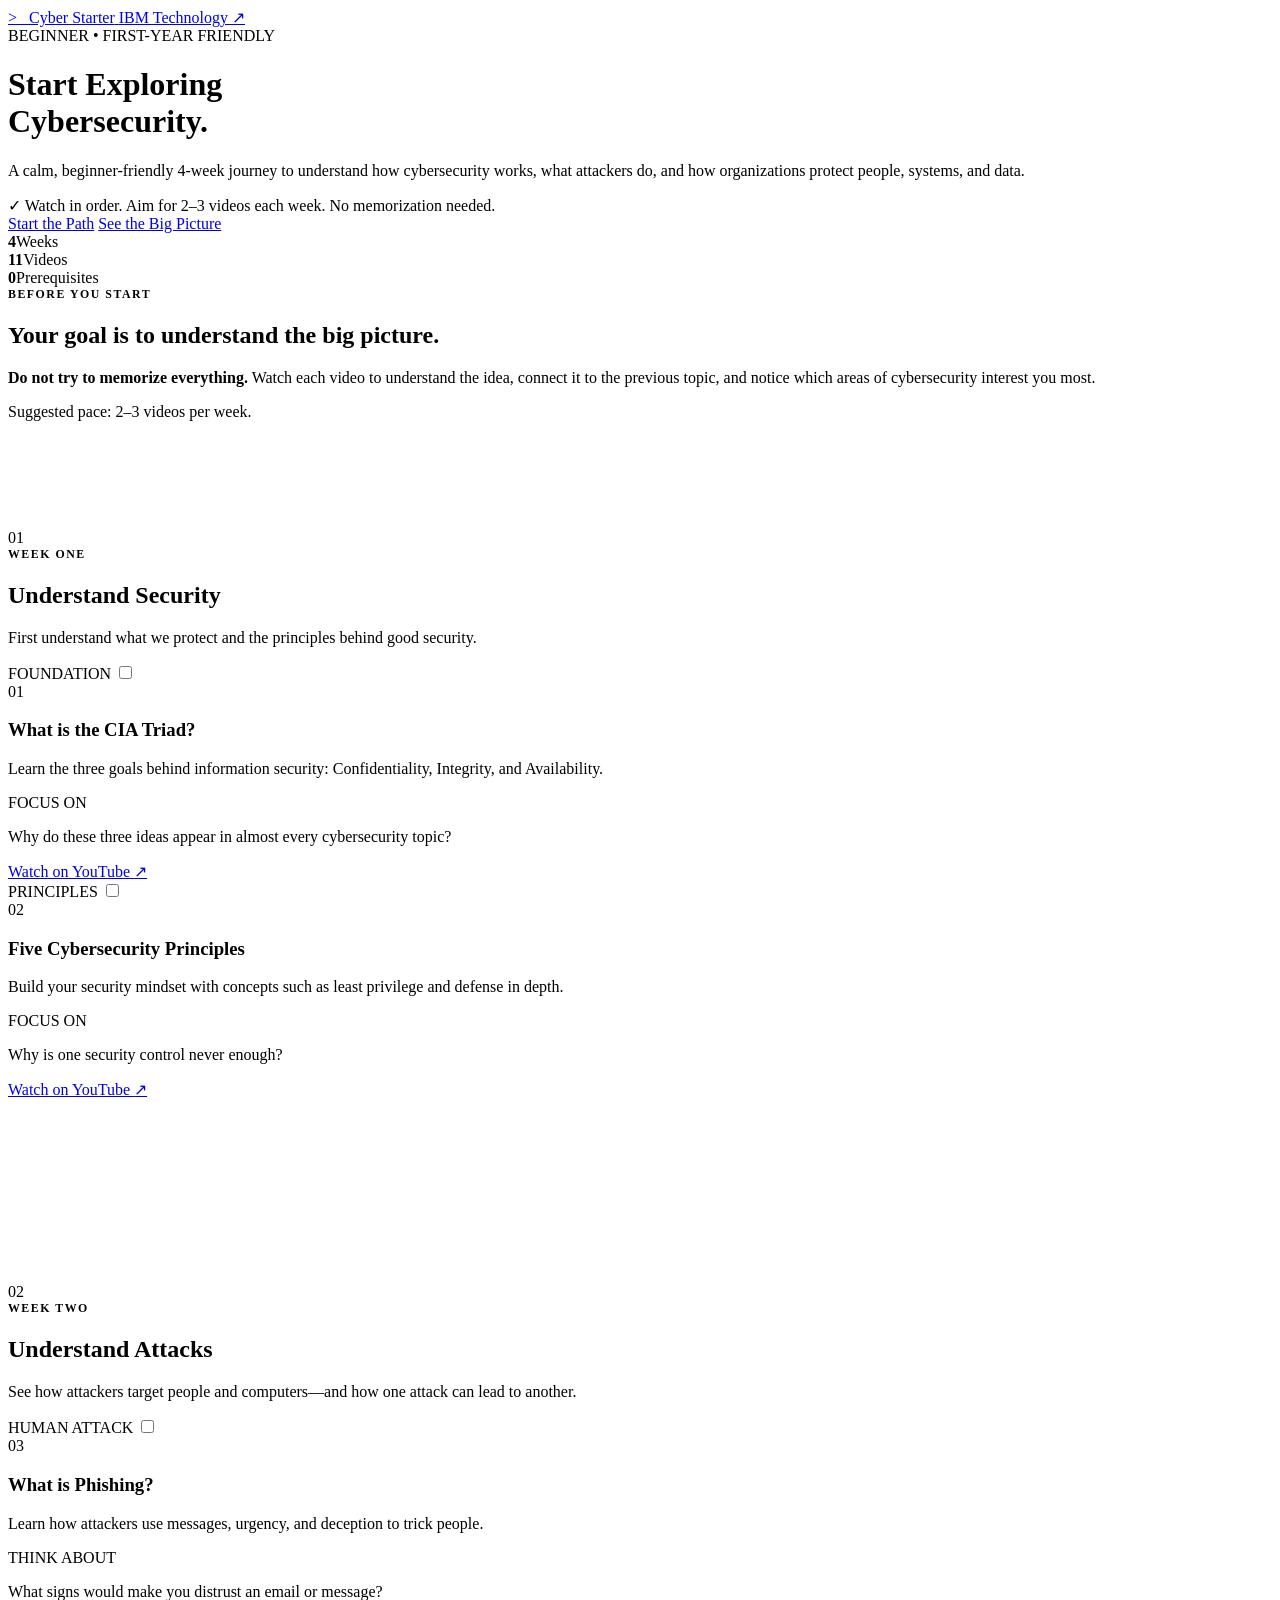
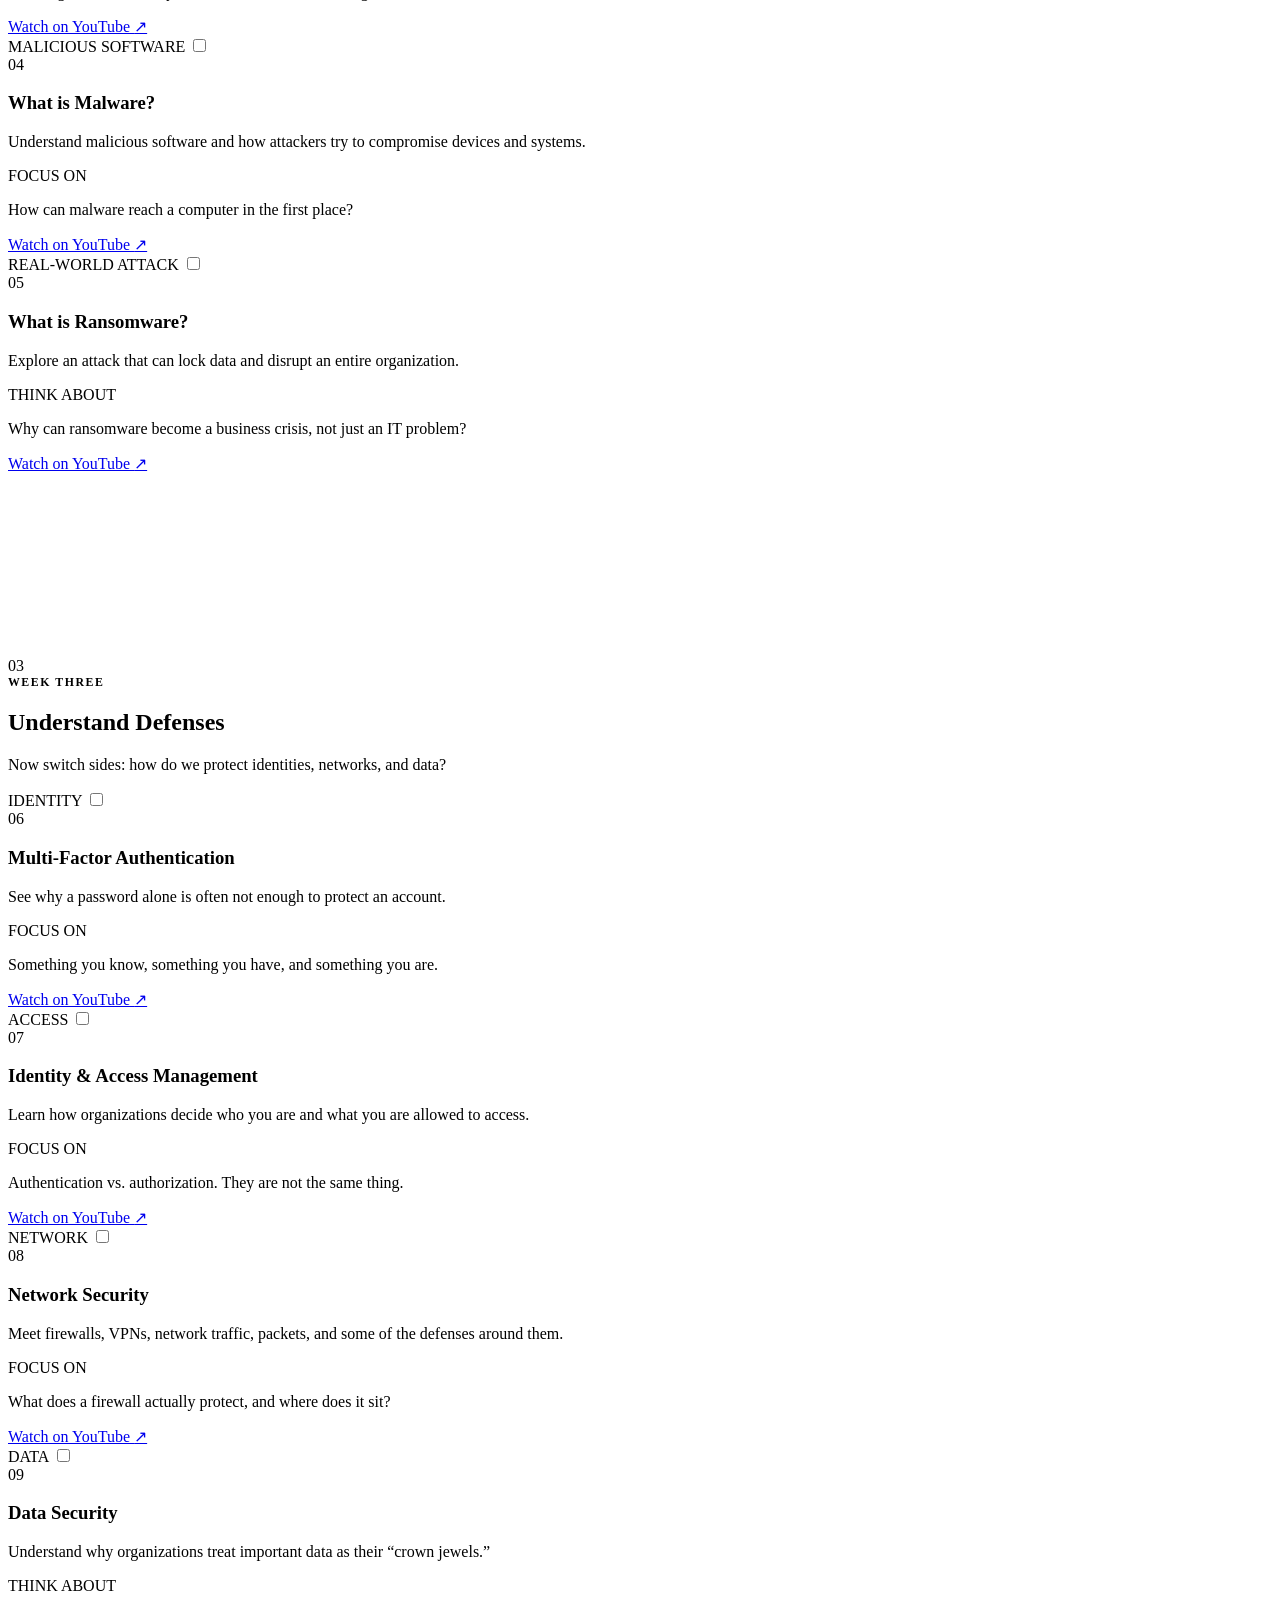
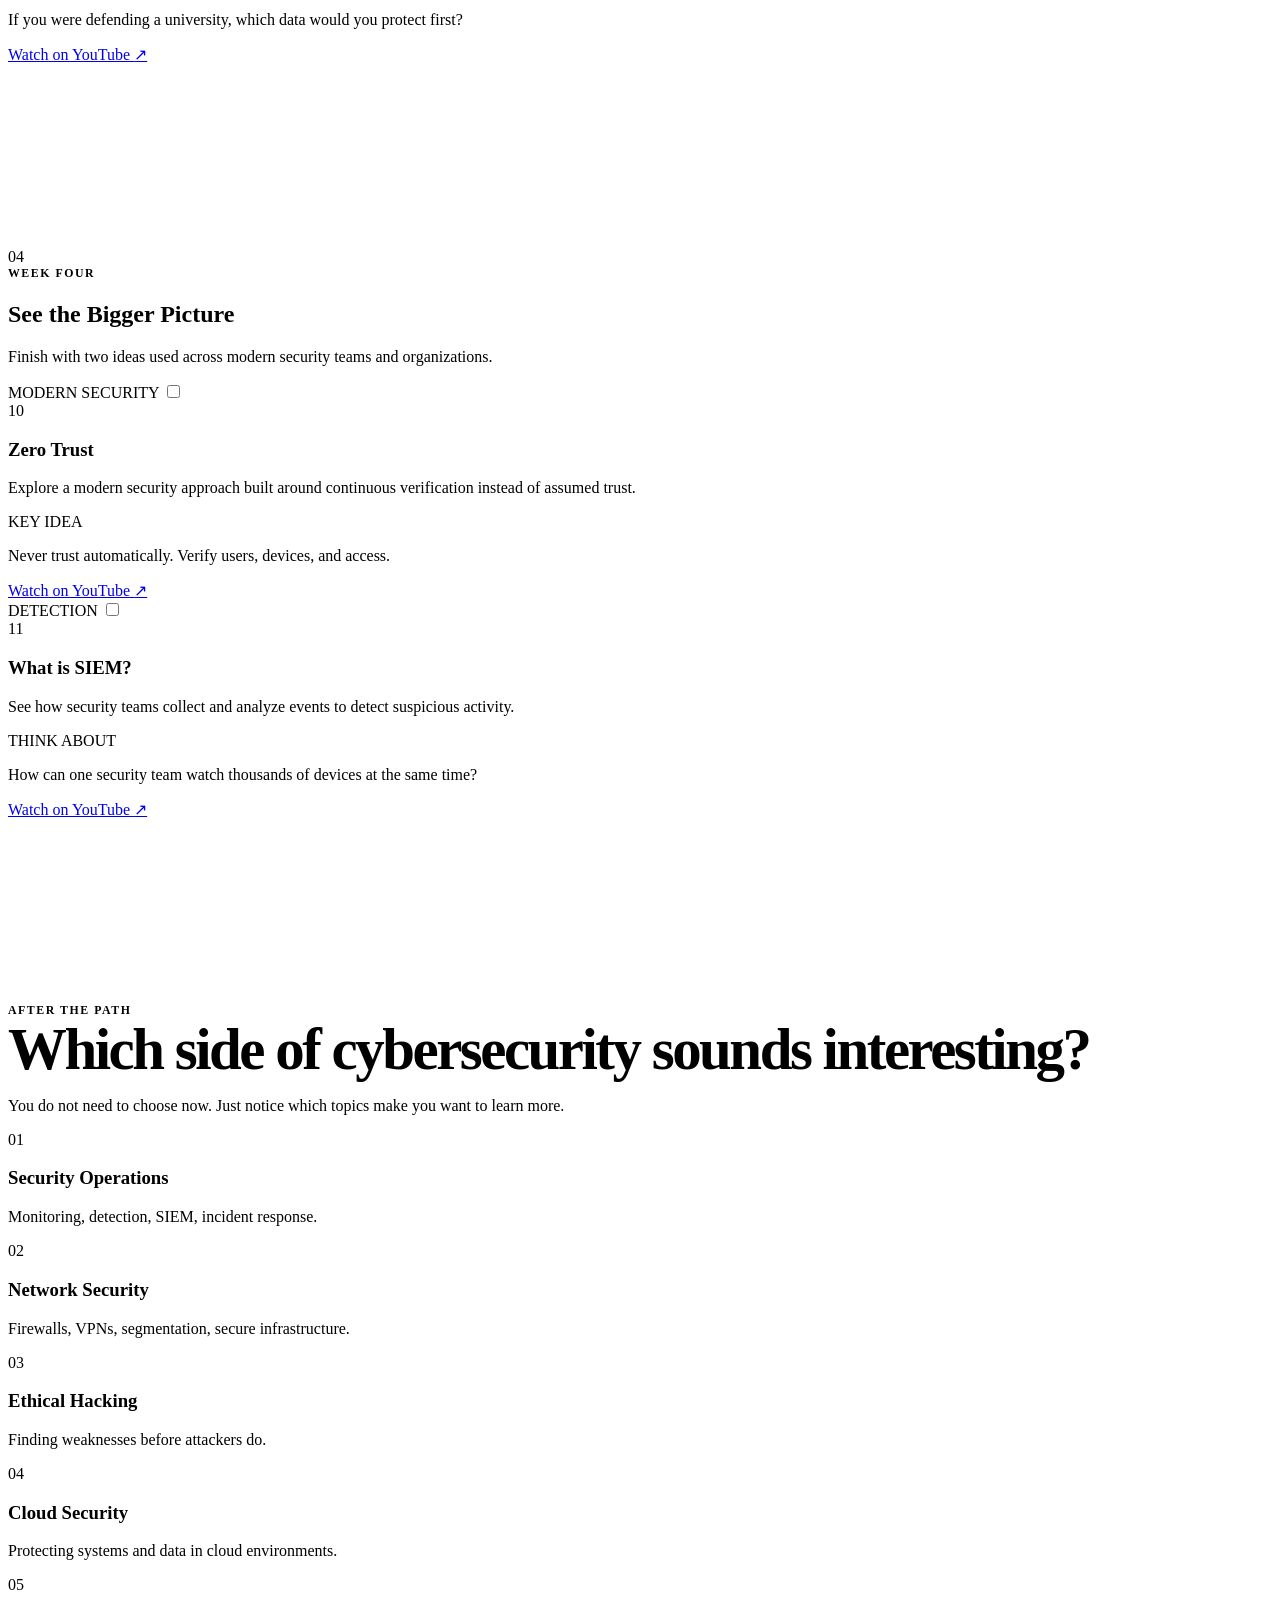
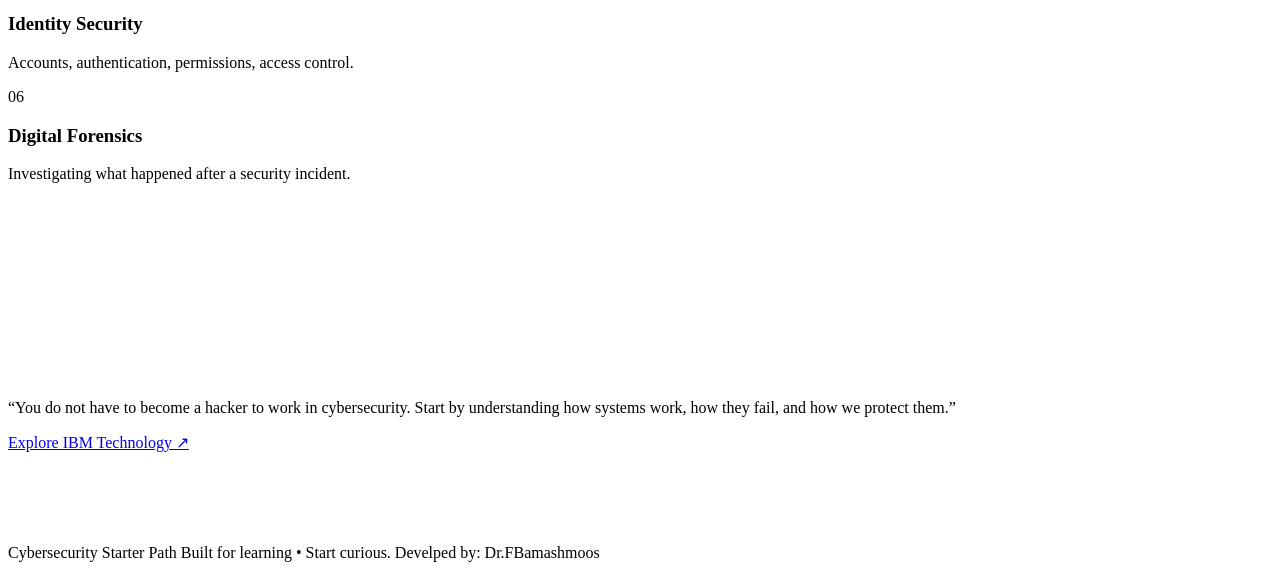
==== commit d5e9227a: "Update footer text to include developer name" ====
--- a/index.html
+++ b/index.html
@@ -312,7 +312,7 @@
   <footer>
     <div class="container footer-content">
       <span>Cybersecurity Starter Path</span>
-      <span>Built for learning • Start curious.</span>
+      <span>Built for learning • Start curious. Develped by: Dr.FBamashmoos</span>
     </div>
   </footer>
 </body>
